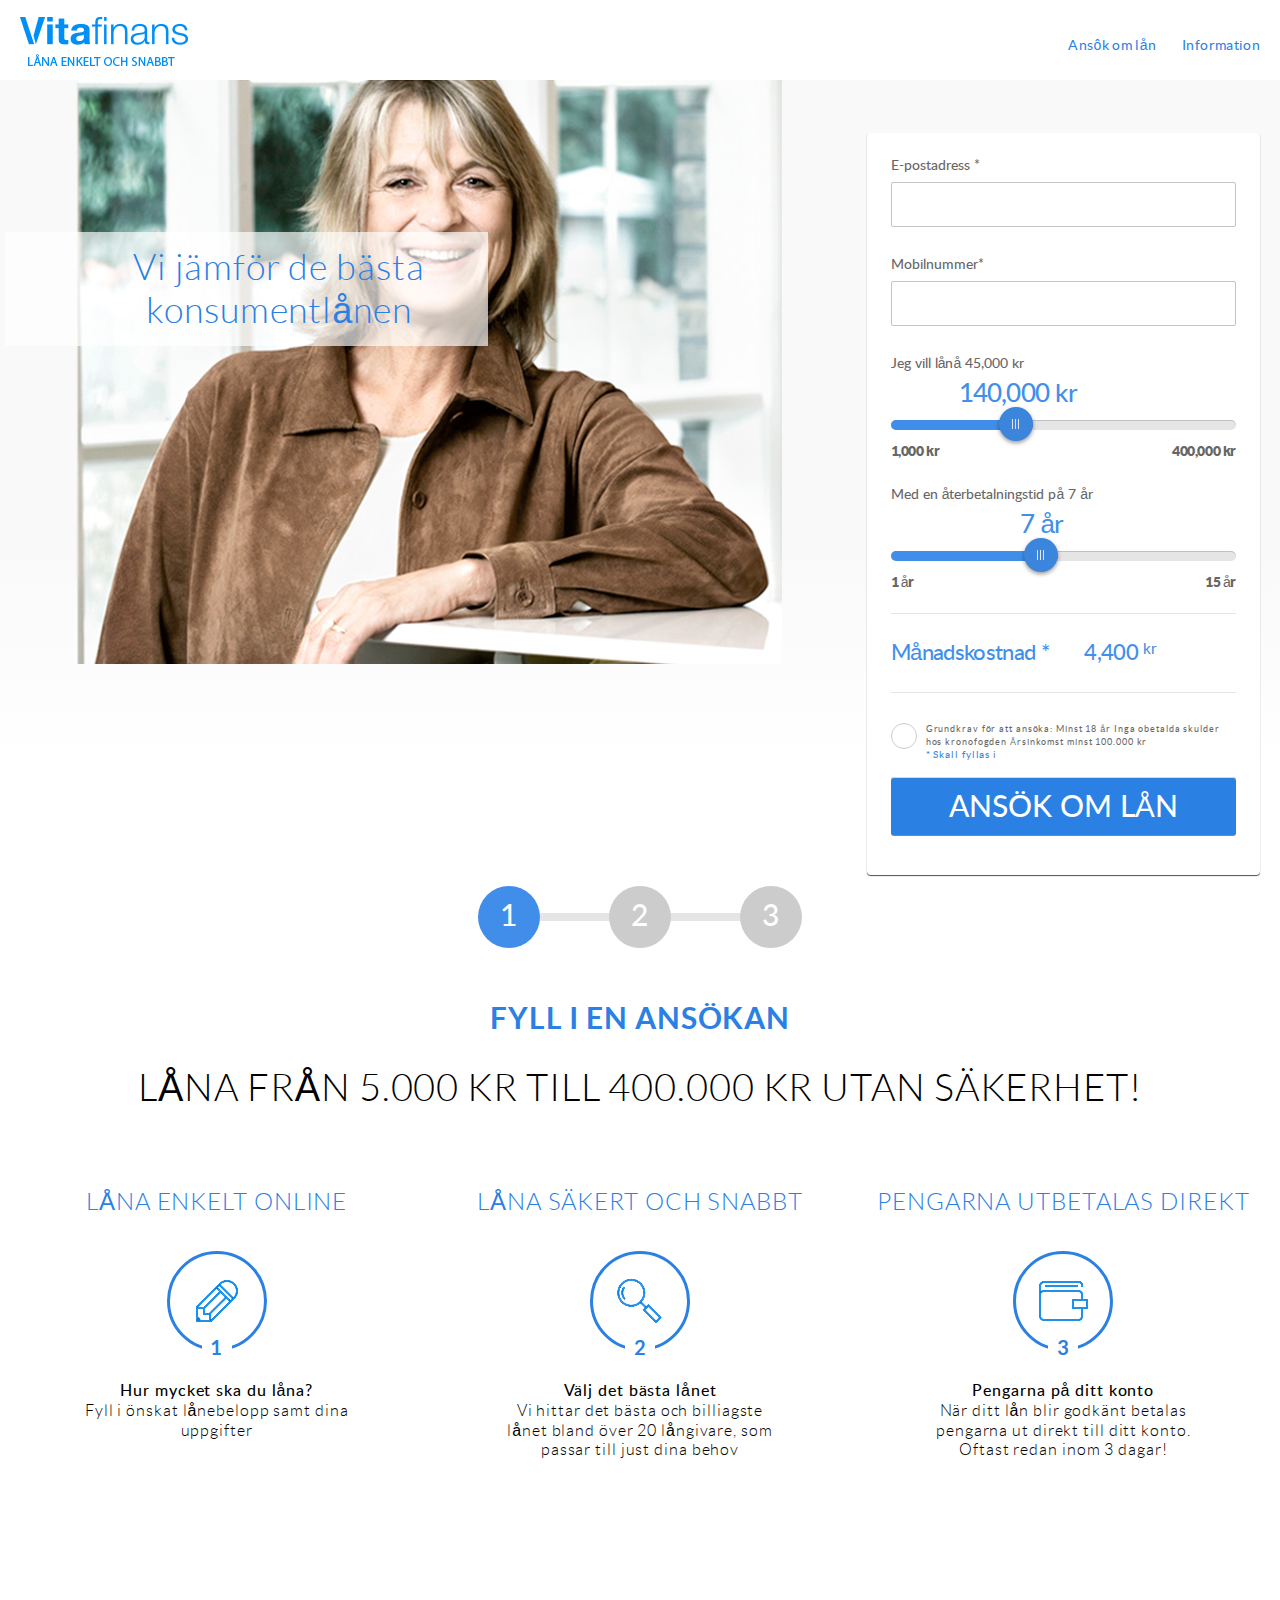
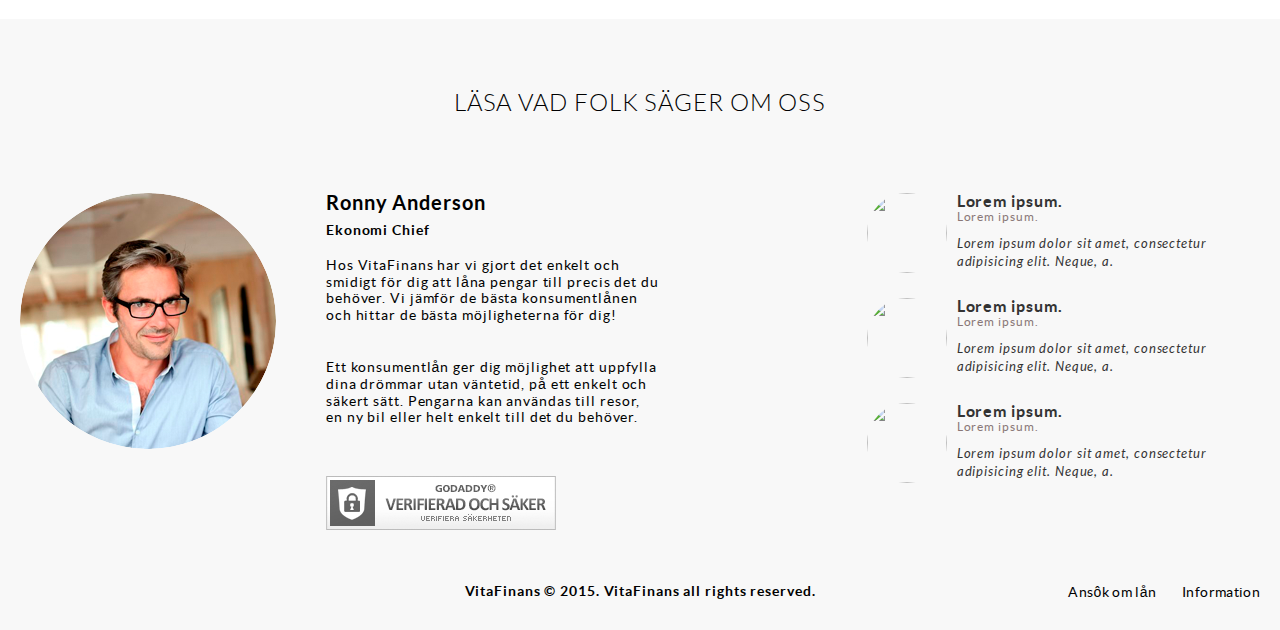
==== site/index.html @ fb5cdd27 "upd" ====
<!doctype html>
<html>
<head>
	<meta charset="utf-8">
	<title>Template</title>
	<meta name="viewport" content="width=device-width, initial-scale=1">
	<meta name="format-detection" content="telephone=no">
	<!-- theme color for android 5.0 -->
	<meta name="theme-color" content="#fff">
	<!-- <meta name="viewport" content="width=1200"> -->
	<!-- <meta name="viewport" content="initial-scale=1, user-scalable=no"> -->
	<link rel="stylesheet" media="all" href="css/bootstrap.min.css" >
	<link rel="stylesheet" media="all" href="css/screen.css" >
	<!--[if IE]><script src="js/html5shiv.js"></script><![endif]-->
	<script src="js/app.js"></script>
</head>
<body>

	<!-- begin header  -->
	<header class="header">
		<div class="header__inner">
			<a href="#" class="logo">
				<img src="img/logo.png" alt="">
			</a>
			<nav class="nav js-nav">
				<ul>
					<li><a href="#">Ansôk om lån</a></li>
					<li><a href="#">Information</a></li>
				</ul>
			</nav>
			<button class="btn-nav js-nav-btn"></button>
		</div>
	</header>
	<!-- end header -->

<!-- BEGIN  out-->
<div class="out">
	<div class="main">
		<div class="inner">
			<div class="row">
				<div class="col-lg-8 col-md-7 col-xs-12 main__img mob-none">
					<div class="sticker">Vi jämför de bästa konsumentlånen</div>
					<img src="img/main-img.jpg" alt="">
				</div>
				<div class="col-lg-4 col-md-5 col-xs-12">
					<div class="steps__text mob-visible">LÅNA FRÅN 5.000 KR TILL 400.000 KR UTAN SÄKERHET!</div>
					<div class="steps__title mob-visible">FYLL I EN ANSÖKAN</div>
					<div class="form">
						<form>
							<div class="form-group">
								<label for="email">E-postadress *</label>
								<input type="email" class="form-control" id="email">
							</div>
							<div class="form-group">
								<label for="number">Mobilnummer*</label>
								<input type="text" class="form-control" id="number">
							</div>
							<div class="form-ranges">
								<div class="form-range">
									<span class="form-range__label">Jeg vill lånå 45,000 kr</span>
									<div class="range js-range-parent">
										<input class="js-range" type="text" data-slider-min="1" data-slider-max="400" data-slider-step="1" data-slider-value="140" data-text=",000 kr"/>
										<span class="range__min js-range-min" data-value="1">1,000 kr</span>
										<span class="range__max js-range-max" data-value="400">400,000 kr</span>
									</div>
								</div>
								<div class="form-range">
									<span class="form-range__label">Med en återbetalningstid på 7 år</span>
									<div class="range js-range-parent">
										<input class="js-range" type="text" data-slider-min="1" data-slider-max="15" data-slider-step="1" data-slider-value="7" data-text=" år"/>
										<span class="range__min js-range-min" data-value="1">1 år</span>
										<span class="range__max js-range-max" data-value="15">15 år</span>
									</div>
								</div>
							</div>		
							<div class="form-result">
								<span>Månadskostnad *</span>
								<span class="is-price">4,400 <small>kr</small></span>
							</div>	
							<div class="form-agree">
								<label class="radio-btn">
									<input type="radio"> 
									<span></span>
								</label>
								<div class="form-text">
									<p>Grundkrav för att ansöka: Minst 18 år Inga obetalda skulder hos kronofogden Årsinkomst minst 100.000 kr</p>
									<p><a href="#">* Skall fyllas i</a></p>
								</div>
							</div>	
							<button type="submit" class="btn">ANSÖK OM LÅN</button>
						</form>				
					</div>
				</div>
			</div>	
		</div>
	</div>
	<div class="steps">
		<ul class="steps__list mob-none">
			<li class="is-active">1</li>
			<li>2</li>
			<li>3</li>
		</ul>
		<div class="steps__title mob-none">FYLL I EN ANSÖKAN</div>
		<div class="steps__text mob-none">LÅNA FRÅN 5.000 KR TILL 400.000 KR UTAN SÄKERHET!</div>
		<div class="steps__container">
			<div class="row">
				<div class="col-lg-4 col-xs-12 col-md-4 box">
					<span class="box__title">Låna enkelt online</span>
					<span class="box__icon is-pencil"><span>1</span></span>
					<p><b>Hur mycket ska du låna?</b></p>
					<p>Fyll i önskat lånebelopp samt dina uppgifter</p>
				</div>
				<div class="col-lg-4 col-xs-12 col-md-4 box">
					<span class="box__title">Låna säkert och snabbt</span>
					<span class="box__icon is-zoom"><span>2</span></span>
					<p><b>Välj det bästa lånet</b></p>
					<p>Vi hittar det bästa och billiagste lånet bland över 20 långivare, som passar till just dina behov</p>
				</div>
				<div class="col-lg-4 col-xs-12 col-md-4 box">
					<span class="box__title">Pengarna utbetalas direkt</span>
					<span class="box__icon is-card"><span>3</span></span>
					<p><b>Pengarna på ditt konto</b></p>
					<p>När ditt lån blir godkänt betalas pengarna ut direkt till ditt konto. Oftast redan inom 3 dagar!</p>
				</div>
			</div>
		</div>
	</div>
	<div class="bottom mob-none">
		<div class="bottom__container">
			<span class="bottom__title">läsa vad folk säger om oss</span>
			<div class="row">
				<div class="col-lg-8 col-md-7 col-xs-12">
					<div class="info">
						<div class="info__img">
							<img src="img/info.png" alt="">
						</div>
						<div class="info__block">
							<h4 class="info__name">Ronny Anderson</h4>
							<span>Ekonomi Chief</span>
							<div class="info__text">
								<p>Hos VitaFinans har vi gjort det enkelt och smidigt för dig att låna pengar till precis det du behöver. Vi jämför de bästa konsumentlånen och hittar de bästa möjligheterna för dig!</p>
								<p>Ett konsumentlån ger dig möjlighet att uppfylla dina drömmar utan väntetid, på ett enkelt och säkert sätt. Pengarna kan användas till resor, en ny bil eller helt enkelt till det du behöver.</p>
							</div>
							<a href="#" class="info__logo">
								<img src="img/info-logo.png" alt="">
							</a>
						</div>
					</div>
				</div>
				<div class="col-lg-4 col-md-5 col-xs-12">
					<div class="comments">
						<div class="post">
							<div class="post__img">
								<img src="http://placecage.com/100/100" alt="">
							</div>
							<div class="post__block">
								<h4 class="post__name">Lorem ipsum.</h4>
								<small>Lorem ipsum.</small>
								<p>Lorem ipsum dolor sit amet, consectetur adipisicing elit. Neque, a.</p>
							</div>
						</div>
						<div class="post">
							<div class="post__img">
								<img src="http://placecage.com/100/100" alt="">
							</div>
							<div class="post__block">
								<h4 class="post__name">Lorem ipsum.</h4>
								<small>Lorem ipsum.</small>
								<p>Lorem ipsum dolor sit amet, consectetur adipisicing elit. Neque, a.</p>
							</div>
						</div>
						<div class="post">
							<div class="post__img">
								<img src="http://placecage.com/100/100" alt="">
							</div>
							<div class="post__block">
								<h4 class="post__name">Lorem ipsum.</h4>
								<small>Lorem ipsum.</small>
								<p>Lorem ipsum dolor sit amet, consectetur adipisicing elit. Neque, a.</p>
							</div>
						</div>
					</div>
				</div>
			</div>		
		</div>
	</div>
	<!-- begin footer  -->
	<footer class="footer mob-none">
		<div class="footer__inner">
			<nav class="nav">
				<ul>
					<li><a href="#">Ansôk om lån</a></li>
					<li><a href="#">Information</a></li>
				</ul>
			</nav>
			<div class="footer__copy">VitaFinans © 2015. VitaFinans all rights reserved.</div>
		</div>
	</footer>
	<!-- end footer -->

</div>
<!-- END out-->
</body>
</html>
---- site/css/screen.css ----
@charset "UTF-8";
html, body, div, span, applet, object, iframe, h1, h2, h3, h4, h5, h6, p, blockquote, pre, a, abbr, acronym, address, big, cite, code, del, dfn, em, img, ins, kbd, q, s, samp, small, strike, strong, sub, sup, tt, var, b, u, i, center, dl, dt, dd, ol, ul, li, fieldset, form, label, legend, table, caption, tbody, tfoot, thead, tr, th, td, article, aside, canvas, details, embed, figure, figcaption, footer, header, hgroup, menu, nav, output, ruby, section, summary, time, mark, audio, video { margin: 0; padding: 0; border: 0; vertical-align: baseline; }

body, html { height: 100%; }

img, fieldset, a img { border: none; }

input[type="text"], input[type="email"], input[type="tel"], textarea { -webkit-appearance: none; }

input[type="submit"], button { cursor: pointer; }
input[type="submit"]::-moz-focus-inner, button::-moz-focus-inner { padding: 0; border: 0; }

textarea { overflow: auto; }

input, button { margin: 0; padding: 0; border: 0; }

div, input, textarea, select, button, h1, h2, h3, h4, h5, h6, a, span, a:focus { outline: none; }

ul, ol { list-style-type: none; }

@media only screen and (min-device-width: 320px) and (max-device-width: 480px) { * { -webkit-text-size-adjust: none; } }
table { border-spacing: 0; border-collapse: collapse; width: 100%; }

@font-face { font-family: "Lato Light"; src: url("fonts/lato-light.eot"); src: url("fonts/lato-light.eot?#iefix") format("embedded-opentype"), url("fonts/lato-light.woff2") format("woff2"), url("fonts/lato-light.woff") format("woff"), url("fonts/lato-light.ttf") format("truetype"); font-weight: normal; font-style: normal; }
@font-face { font-family: "Lato Regular"; src: url("fonts/lato-regular.eot"); src: url("fonts/lato-regular.eot?#iefix") format("embedded-opentype"), url("fonts/lato-regular.woff2") format("woff2"), url("fonts/lato-regular.woff") format("woff"), url("fonts/lato-regular.ttf") format("truetype"); font-weight: normal; font-style: normal; }
@font-face { font-family: "Lato Italic"; src: url("fonts/lato-italic.eot"); src: url("fonts/lato-italic.eot?#iefix") format("embedded-opentype"), url("fonts/lato-italic.woff2") format("woff2"), url("fonts/lato-italic.woff") format("woff"), url("fonts/lato-italic.ttf") format("truetype"); font-weight: normal; font-style: normal; }
@font-face { font-family: "Lato Medium"; src: url("fonts/lato-medium.eot"); src: url("fonts/lato-medium.eot?#iefix") format("embedded-opentype"), url("fonts/lato-medium.woff2") format("woff2"), url("fonts/lato-medium.woff") format("woff"), url("fonts/lato-medium.ttf") format("truetype"); font-weight: normal; font-style: normal; }
@font-face { font-family: "Lato Bold"; src: url("fonts/lato-bold.eot"); src: url("fonts/lato-bold.eot?#iefix") format("embedded-opentype"), url("fonts/lato-bold.woff2") format("woff2"), url("fonts/lato-bold.woff") format("woff"), url("fonts/lato-bold.ttf") format("truetype"); font-weight: normal; font-style: normal; }
@font-face { font-family: "Lato Black"; src: url("fonts/lato-black.eot"); src: url("fonts/lato-black.eot?#iefix") format("embedded-opentype"), url("fonts/lato-black.woff2") format("woff2"), url("fonts/lato-black.woff") format("woff"), url("fonts/lato-black.ttf") format("truetype"); font-weight: normal; font-style: normal; }
body { font-family: "Lato Regular", Arial, sans-serif; font-size: 12px; line-height: 1.2; letter-spacing: 0.075em; }

h1, h2, h3, h4, h5, h6, b, strong, em, i, th, label { font-weight: normal; }

a { text-decoration: none; }
a:hover { text-decoration: none; }

.icon-card { width: 49px; height: 40px; background-image: url("../img/icons.png"); background-position: -49px 0px; }

.icon-codedby { width: 47px; height: 5px; background-image: url("../img/icons.png"); background-position: -46px -58px; }

.icon-coderiver { width: 49px; height: 5px; background-image: url("../img/icons.png"); background-position: -46px -49px; }

.icon-pencil { width: 42px; height: 42px; background-image: url("../img/icons.png"); background-position: 0px -49px; }

.icon-zoom { width: 45px; height: 45px; background-image: url("../img/icons.png"); background-position: 0px 0px; }

@font-face { font-family: "svgfont"; src: url("fonts/svgfont.eot"); src: url("fonts/svgfont.eot?#iefix") format("eot"), url("fonts/svgfont.woff") format("woff"), url("fonts/svgfont.woff2") format("woff2"), url("fonts/svgfont.ttf") format("truetype"); font-weight: normal; font-style: normal; }
.icon, [class^="icon-"], [class*=" icon-"] { font-family: "svgfont"; font-style: normal; font-weight: normal; text-rendering: auto; speak: none; line-height: 1; -webkit-font-smoothing: antialiased; -moz-osx-font-smoothing: grayscale; }

.icon, [class^="icon-"], [class*=" icon-"] { display: inline-block; }

.icon-lines:before { content: ""; }

.l { *zoom: 1; }
.l:after { content: " "; display: table; clear: both; }
.l .l-col1 { float: left; width: 20%; }
.l .l-col2 { float: right; width: 70%; }

.range { padding: 40px 0 10px; position: relative; *zoom: 1; }
.range:after { content: " "; display: table; clear: both; }
.range__min, .range__max { color: #666; font-family: "Lato Black", Arial, sans-serif; font-size: 14px; line-height: 42px; letter-spacing: -0.03em; }
@media only screen and (max-width: 991px) { .range__min, .range__max { font-size: 10px; } }
.range__min { float: left; }
.range__max { float: right; }

.slider { display: block; position: relative; }
.slider.slider-horizontal { margin: 0 17px; height: 10px; }
@media only screen and (max-width: 991px) { .slider.slider-horizontal { height: 7px; margin: 0 11px; } }
.slider.slider-horizontal .slider-track { height: 10px; width: 100%; margin-top: -5px; top: 50%; left: 0; }
.slider.slider-horizontal .slider-selection, .slider.slider-horizontal .slider-track-low, .slider.slider-horizontal .slider-track-high { height: 100%; top: 0; bottom: 0; }
.slider.slider-horizontal .slider-tick.triangle, .slider.slider-horizontal .slider-handle.triangle { border-width: 0 10px 10px 10px; width: 0; height: 0; border-bottom-color: #0480be; margin-top: 0; }
.slider.slider-horizontal .slider-tick-label-container { white-space: nowrap; margin-top: 20px; }
.slider.slider-horizontal .slider-tick-label-container .slider-tick-label { padding-top: 4px; display: inline-block; text-align: center; }
.slider.slider-vertical { height: 210px; width: 20px; }
.slider.slider-vertical .slider-track { width: 10px; height: 100%; margin-left: -5px; left: 50%; top: 0; }
.slider.slider-vertical .slider-selection { width: 100%; left: 0; top: 0; bottom: 0; }
.slider.slider-vertical .slider-track-low, .slider.slider-vertical .slider-track-high { width: 100%; left: 0; right: 0; }
.slider.slider-vertical .slider-tick, .slider.slider-vertical .slider-handle { margin-left: -5px; margin-top: -10px; }
.slider.slider-vertical .slider-tick.triangle, .slider.slider-vertical .slider-handle.triangle { border-width: 10px 0 10px 10px; width: 1px; height: 1px; border-left-color: #0480be; margin-left: 0; }
.slider.slider-disabled .slider-handle { background-image: linear-gradient(to bottom, #dfdfdf 0%, #bebebe 100%); background-repeat: repeat-x; filter: progid:DXImageTransform.Microsoft.gradient(startColorstr='#ffdfdfdf', endColorstr='#ffbebebe', GradientType=0); }
.slider.slider-disabled .slider-track { background-image: linear-gradient(to bottom, #e5e5e5 0%, #e9e9e9 100%); background-repeat: repeat-x; filter: progid:DXImageTransform.Microsoft.gradient(startColorstr='#ffe5e5e5', endColorstr='#ffe9e9e9', GradientType=0); cursor: not-allowed; }
.slider input { display: none; }
.slider .tooltip.top { bottom: 100%; }
.slider .tooltip-inner { white-space: nowrap; }
.slider .hide { display: none; }

.tooltip.in { opacity: 1; filter: alpha(opacity=100); }

.tooltip-inner { background: none; font-family: "Lato Medium", Arial, sans-serif; color: #418fea; font-size: 26px; line-height: 42px; letter-spacing: -0.03em; padding: 0; }
@media only screen and (max-width: 991px) { .tooltip-inner { font-size: 18px; } }

.tooltip-arrow { display: none; }

.slider-track { position: absolute; cursor: pointer; }
.slider-track:before { content: ""; position: absolute; bottom: 0; top: 0; left: -17px; right: -17px; background-color: #e5e5e5; box-shadow: inset 0 1px 0 rgba(0, 0, 0, 0.16); border-radius: 5px; }
@media only screen and (max-width: 991px) { .slider-track:before { left: -11px; right: -11px; } }

.slider-selection { position: absolute; height: 10px; }
.slider-selection:before { content: ""; position: absolute; top: 0; bottom: 0; left: -17px; right: -17px; border-radius: 5px; background-color: #418eea; }
@media only screen and (max-width: 991px) { .slider-selection:before { left: -11px; right: -11px; } }

.slider-track-low, .slider-track-high { position: absolute; background: transparent; box-sizing: border-box; border-radius: 4px; }

.slider-handle { position: absolute; z-index: 2; cursor: default; -ms-touch-action: none; touch-action: none; width: 34px; height: 34px; background-color: #3b85dd; box-shadow: 0 2px 4px rgba(0, 0, 0, 0.4); border-radius: 50%; cursor: pointer; margin-left: -17px; margin-top: -13px; }
@media only screen and (max-width: 991px) { .slider-handle { width: 22px; height: 22px; margin: -6px 0 0 -11px; } }
.slider-handle:after { position: absolute; top: 50%; left: 50%; width: 7px; height: 10px; background: url(../img/lines.svg) no-repeat center center; background-size: contain; content: ""; margin: -5px 0 0 -4px; }
@media only screen and (max-width: 991px) { .slider-handle:after { width: 5px; height: 7px; margin: -4px 0 0 -3px; } }

.slider-tick { position: absolute; width: 20px; height: 20px; background-image: linear-gradient(to bottom, #f9f9f9 0%, #f5f5f5 100%); background-repeat: repeat-x; filter: progid:DXImageTransform.Microsoft.gradient(startColorstr='#fff9f9f9', endColorstr='#fff5f5f5', GradientType=0); box-shadow: inset 0 -1px 0 rgba(0, 0, 0, 0.15); box-sizing: border-box; -webkit-filter: none; filter: none; opacity: 0.8; border: 0px solid transparent; }

.out { overflow: hidden; min-width: 320px; }

@media only screen and (max-width: 991px) { .header { border-bottom: 2px solid #2b80e4; } }
.header__inner { padding: 17px 20px 14px; max-width: 1400px; margin: 0 auto; *zoom: 1; position: relative; }
.header__inner:after { content: " "; display: table; clear: both; }
@media only screen and (max-width: 640px) { .header__inner { padding: 17px 15px 14px; } }

.logo { float: left; width: 168px; font-size: 0; }
@media only screen and (max-width: 991px) { .logo { width: 84px; } }
.logo img { width: 100%; }

.nav { font-size: 0; padding: 20px 0 0; float: right; }
@media only screen and (max-width: 640px) { .nav.is-active { visibility: visible; opacity: 1; } }
@media only screen and (max-width: 640px) { .nav.is-active a { padding: 10px; } }
@media only screen and (max-width: 991px) { .nav { padding: 5px 0 0; } }
@media only screen and (max-width: 640px) { .nav { position: absolute; float: none; top: 100%; left: 0; right: 0; background: #fff; padding: 0; z-index: 200; margin: 2px 0 0; opacity: 0; visibility: hidden; transition: all 0.3s; } }
.nav li { display: inline-block; vertical-align: top; margin: 0 0 0 25px; }
@media only screen and (max-width: 640px) { .nav li { margin: 0; display: block; } }
.nav a { color: #2b80e4; font-size: 14px; transition: color 0.25s; letter-spacing: 0.025em; }
@media only screen and (max-width: 640px) { .nav a { display: block; text-align: center; transition: all 0.3s; } }
.nav a:hover { color: black; }

.btn-nav { border-top: 2px solid #2b80e4; border-bottom: 2px solid #2b80e4; background: #fff; height: 10px; position: absolute; top: 20px; right: 15px; width: 22px; display: none; }
@media only screen and (max-width: 640px) { .btn-nav { display: block; } }
.btn-nav:before { content: ""; position: absolute; top: 50%; left: 0; right: 0; margin-top: -1px; border-top: 2px solid #2b80e4; }

.main { background: #f8f9f8; background: linear-gradient(180deg, #f8f9f8 59%, white 86%); }
.main__img { text-align: center; }
.main__img img { max-width: 100%; }

.inner { max-width: 1400px; padding: 0 20px 0; margin: 0 auto; position: relative; *zoom: 1; }
.inner:after { content: " "; display: table; clear: both; }
@media only screen and (max-width: 991px) { .inner { max-width: 320px; padding: 35px 0 0; } }

.sticker { position: absolute; top: 152px; left: -135px; width: 483px; font-family: "Lato Light", Arial, sans-serif; color: #2b80e4; font-size: 36px; text-transform: uppercas; padding: 14px 0 14px 65px; background: rgba(255, 255, 255, 0.67); }
@media only screen and (max-width: 1600px) { .sticker { left: 0; } }

.form { float: right; max-width: 425px; width: 100%; background-color: white; border-radius: 4px; box-shadow: 0 1px 1px rgba(0, 0, 0, 0.7); padding: 20px 24px 40px; margin: 53px 0 0; position: relative; }
@media only screen and (max-width: 991px) { .form { float: none; margin: 0 auto 50px; box-shadow: 0 0 0 1px #e5e5e5; border-radius: 0; } }
.form:before { content: ""; position: absolute; bottom: -1px; left: -1px; right: -1px; height: 3px; background-color: #2b80e4; display: none; }
@media only screen and (max-width: 991px) { .form:before { display: block; } }

.form-group { margin-bottom: 25px; }
.form-group label { font-family: "Lato Medium", Arial, sans-serif; color: #666; font-size: 14px; line-height: 26px; margin-bottom: 3px; display: block; letter-spacing: 0; }
@media only screen and (max-width: 991px) { .form-group label { font-size: 12px; line-height: 1.5; margin-bottom: 5px; } }

.form-range__label { font-family: "Lato Medium", Arial, sans-serif; color: #666; font-size: 14px; line-height: 26px; margin-bottom: 3px; display: block; letter-spacing: 0; }
@media only screen and (max-width: 991px) { .form-range__label { font-size: 12px; line-height: 1.5; margin-bottom: 5px; } }

.form-control { font-family: "Lato Medium", Arial, sans-serif; color: #333; font-size: 16px; background-color: white; border: 1px solid #c4c4c4; border-radius: 2px; padding: 11px 8px 10px; height: 45px; box-shadow: none; }
@media only screen and (max-width: 991px) { .form-control { padding: 6px 5px 5px; height: 30px; font-size: 12px; } }
.form-control:focus { border-color: #418fea; box-shadow: 0 0 5px rgba(65, 143, 234, 0.23); }

.form-result { border-top: 1px solid rgba(204, 204, 204, 0.5); border-bottom: 1px solid rgba(204, 204, 204, 0.5); color: #418fea; font-family: "Lato Medium", Arial, sans-serif; font-size: 22px; line-height: 1; letter-spacing: -0.03em; padding: 28px 0; }
@media only screen and (max-width: 991px) { .form-result { margin: 0 -24px; padding: 24px; font-size: 15px; } }
.form-result span, .form-result small { display: inline-block; vertical-align: top; }
.form-result small { font-size: 70%; }
.form-result .is-price { margin-left: 30px; }

.form-agree { padding: 30px 0 15px; *zoom: 1; }
.form-agree:after { content: " "; display: table; clear: both; }
.form-agree .radio-btn { float: left; margin: 0 9px 9px 0; }
.form-agree .form-text { overflow: hidden; }

.form-text p { color: #666; font-size: 9px; line-height: 1.4; }
.form-text a { color: #3b85dd; font-size: 10px; }

.btn { width: 100%; background-color: #2b80e4; border: none; outline: none !important; border-radius: 3px; box-shadow: 0 1px 0 rgba(0, 0, 0, 0.48), inset 0 1px 0 rgba(255, 255, 255, 0.72); color: white; font-family: "Lato Medium", Arial, sans-serif; font-size: 30px; line-height: 1; padding: 16px 15px 12px; position: relativ; }
@media only screen and (max-width: 991px) { .btn { font-size: 20px; padding: 11px 15px 9px; } }
.btn:active, .btn:focus, .btn:hover { box-shadow: 0 1px 0 rgba(0, 0, 0, 0.48), inset 0 1px 0 rgba(255, 255, 255, 0.72); color: white; }
.btn:active { top: 1px; }

.radio-btn { position: relative; display: inline-block; vertical-align: top; width: 26px; height: 26px; cursor: pointer; }
@media only screen and (max-width: 991px) { .radio-btn { width: 18px; height: 18px; } }
.radio-btn input { display: none; }
.radio-btn input:checked + span:after { -ms-transform: scale(1); -webkit-transform: scale(1); transform: scale(1); }
.radio-btn span:before, .radio-btn span:after { content: ""; position: absolute; top: 50%; left: 50%; border-radius: 50%; }
.radio-btn span:before { background-color: white; border: 1px solid #ccc; width: 26px; height: 26px; margin: -13px 0 0 -13px; }
@media only screen and (max-width: 991px) { .radio-btn span:before { width: 18px; height: 18px; margin: -9px 0 0 -9px; } }
.radio-btn span:after { width: 12px; height: 12px; background-color: #418fea; margin: -6px 0 0 -6px; -ms-transform: scale(0); -webkit-transform: scale(0); transform: scale(0); transition: all 0.25s; }
@media only screen and (max-width: 991px) { .radio-btn span:after { width: 8px; height: 8px; margin: -4px 0 0 -4px; } }

.steps { max-width: 1400px; padding: 0 20px 140px; margin: 0 auto; text-align: center; }
@media only screen and (max-width: 991px) { .steps { padding: 0 20px 30px; } }
.steps__list { font-size: 0; position: relative; display: inline-block; margin-bottom: 40px; }
.steps__list:before { content: ""; position: absolute; left: 50px; right: 50px; top: 50%; margin: -4px 0 0; height: 8px; opacity: 0.5; background-color: #ccc; }
.steps__list li { display: inline-block; vertical-align: top; color: white; font-family: "Lato Medium", Arial, sans-serif; font-size: 30px; line-height: 30px; width: 62px; height: 62px; line-height: 62px; text-align: center; border-radius: 50%; background-color: #ccc; margin: 0 34px; position: relative; z-index: 2; }
.steps__list li.is-active { background-color: #418eea; }
.steps__title { display: block; font-family: "Lato Bold", Arial, sans-serif; color: #2b80e4; font-size: 30px; line-height: 60px; margin-bottom: 10px; }
@media only screen and (max-width: 991px) { .steps__title { font-size: 18px; line-height: 1.2; color: #0f82e8; margin-bottom: 20px; text-align: center; } }
.steps__text { display: block; font-family: "Lato Light", Arial, sans-serif; color: black; font-size: 38px; line-height: 60px; margin-bottom: 70px; }
@media only screen and (max-width: 991px) { .steps__text { font-size: 18px; color: #666; line-height: 1.2; margin-bottom: 20px; padding: 0 25px; } }

.box { margin-bottom: 20px; }
.box__title { display: block; font-family: "Lato Light", Arial, sans-serif; color: #2b80e4; font-size: 24px; text-transform: uppercase; margin-bottom: 7px; min-height: 56px; }
@media only screen and (max-width: 991px) { .box__title { font-size: 19px; line-height: 1; min-height: 0; margin-bottom: 25px; } }
.box__icon { width: 100px; height: 100px; border: 3px solid #2b80e4; border-radius: 50%; position: relative; display: block; margin: 0 auto 30px; }
.box__icon.is-pencil:before { background-image: url("../img/icons.png"); width: 42px; height: 42px; background-position: 0px -49px; margin: -21px 0 0 -21px; }
.box__icon.is-zoom:before { background-image: url("../img/icons.png"); width: 45px; height: 45px; background-position: 0px 0px; margin: -23px 0 0 -23px; }
.box__icon.is-card:before { background-image: url("../img/icons.png"); width: 49px; height: 40px; background-position: -49px 0px; margin: -20px 0 0 -24px; }
.box__icon:before { content: ""; position: absolute; top: 50%; left: 50%; }
.box__icon span { position: absolute; top: 100%; left: 50%; margin: -10px 0 0 -15px; font-family: "Lato Bold", Arial, sans-serif; color: #2b80e4; font-size: 20px; line-height: 20px; width: 30px; background: #fff; }
.box p { color: black; font-family: "Lato Light", Arial, sans-serif; font-size: 16px; max-width: 270px; margin: 0 auto; }
@media only screen and (max-width: 991px) { .box p { font-size: 15px; max-width: 190px; } }
.box p b { font-family: "Lato Medium", Arial, sans-serif; }

.bottom { background: #f8f8f8; }
.bottom__container { max-width: 1400px; padding: 70px 20px 20px; margin: 0 auto; }
.bottom__title { color: black; font-family: "Lato Light", Arial, sans-serif; font-size: 24px; text-transform: uppercase; text-align: center; display: block; margin-bottom: 75px; }

.info { *zoom: 1; max-width: 639px; }
.info:after { content: " "; display: table; clear: both; }
.info__img { float: left; width: 256px; height: 256px; margin-right: 50px; }
.info__img img { width: 100%; height: 100%; border-radius: 50%; }
.info__block { overflow: hidden; }
.info__name { font-size: 20px; margin-bottom: 10px; }
.info__name, .info span { font-family: "Lato Bold", Arial, sans-serif; line-height: 1; color: black; }
.info span { font-size: 14px; display: block; }
.info__text { padding: 20px 0 15px; }
.info p { font-size: 14px; color: black; line-height: 1.2; margin-bottom: 35px; }

.post { *zoom: 1; margin-bottom: 25px; }
.post:after { content: " "; display: table; clear: both; }
.post__img { width: 80px; height: 80px; float: left; margin: 0 10px 0 0; }
.post__img img { width: 100%; height: 100%; border-radius: 50%; }
.post__name { font-size: 16px; font-family: "Lato Bold", Arial, sans-serif; }
.post small { color: #897777; font-size: 12px; margin-bottom: 10px; display: block; }
.post p { font-size: 13px; font-family: "Lato Italic", Arial, sans-serif; line-height: 1.4; }

.footer { background: #f8f8f8; }
.footer__inner { max-width: 1400px; margin: 0 auto; padding: 30px 20px 30px; *zoom: 1; }
.footer__inner:after { content: " "; display: table; clear: both; }
.footer .nav { float: right; padding: 0; }
.footer .nav li a { color: black; }
.footer__copy { text-align: center; color: black; font-family: "Lato Bold", Arial, sans-serif; font-size: 14px; line-height: 1; padding: 0 240px; }

@media only screen and (max-width: 991px) { .mob-none { display: none; } }

.mob-visible { display: none; }
@media only screen and (max-width: 991px) { .mob-visible { display: block; } }



/*# sourceMappingURL=screen.css.map */
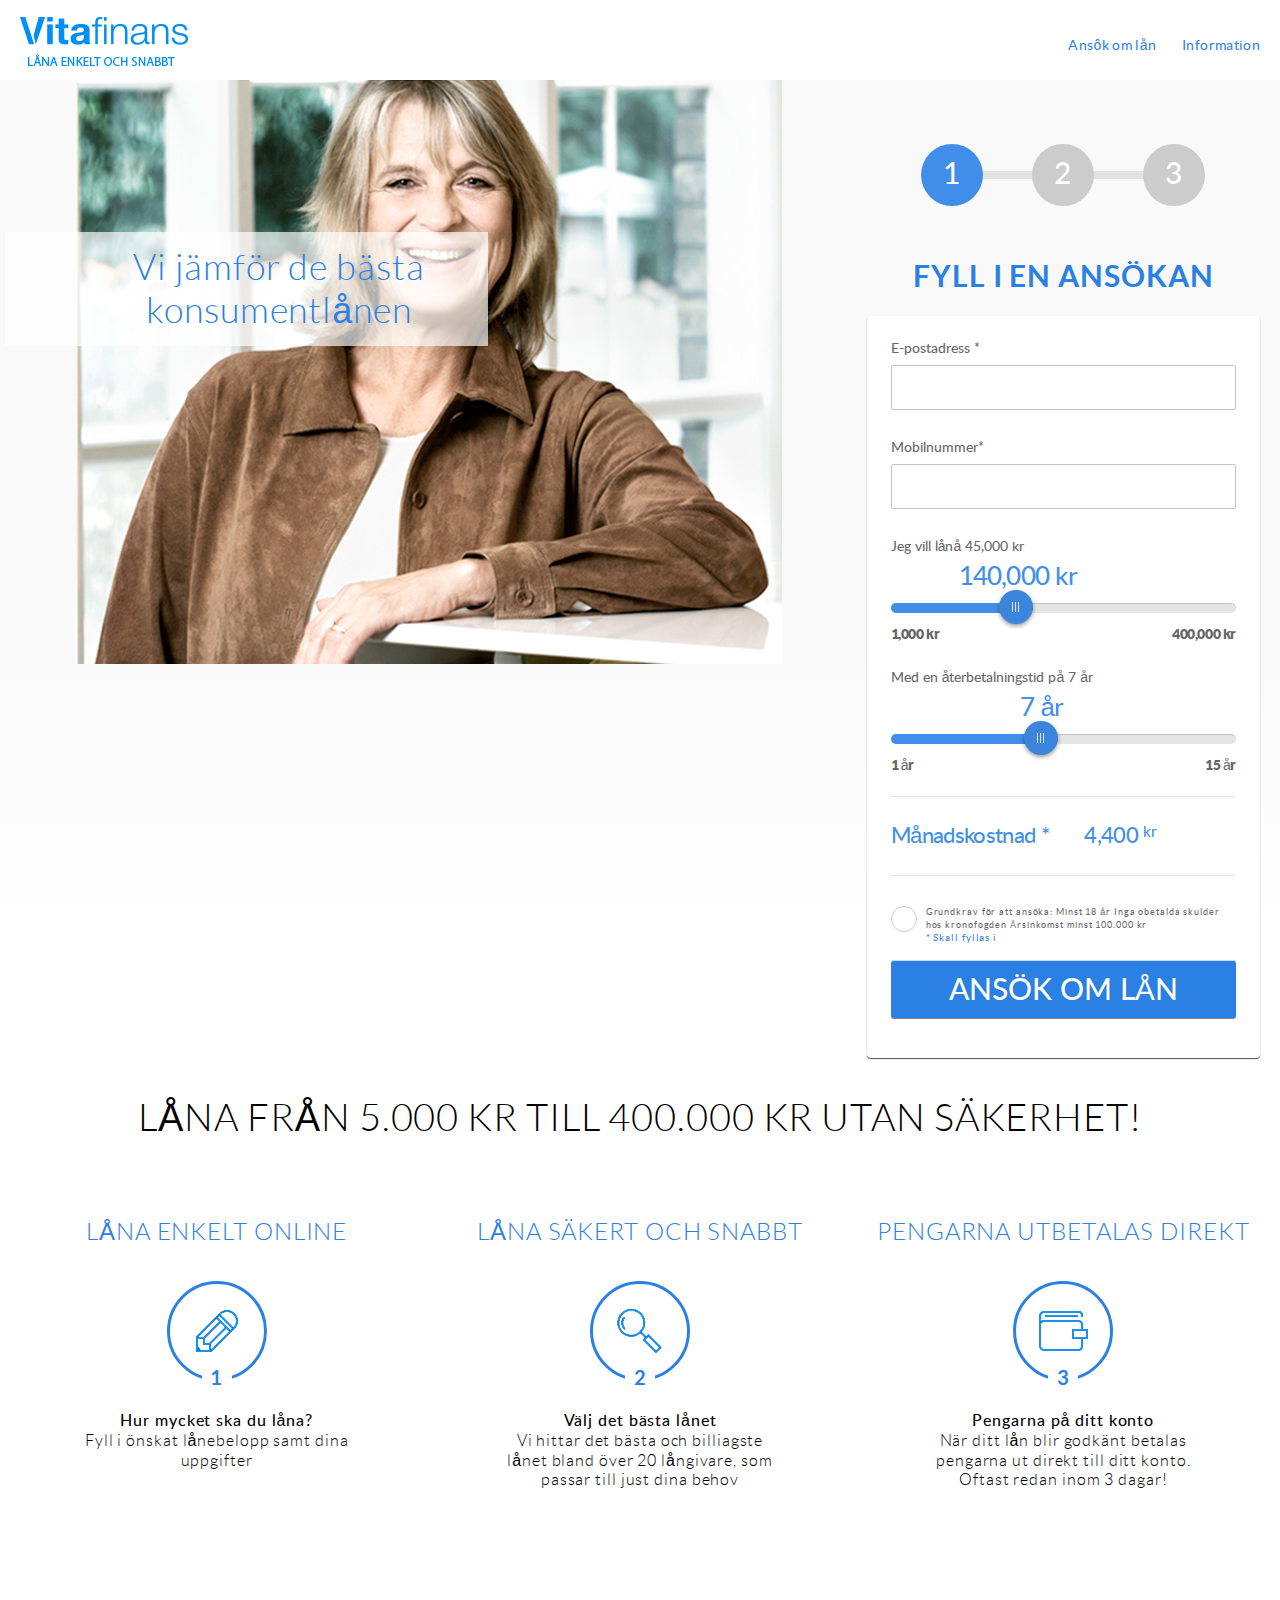
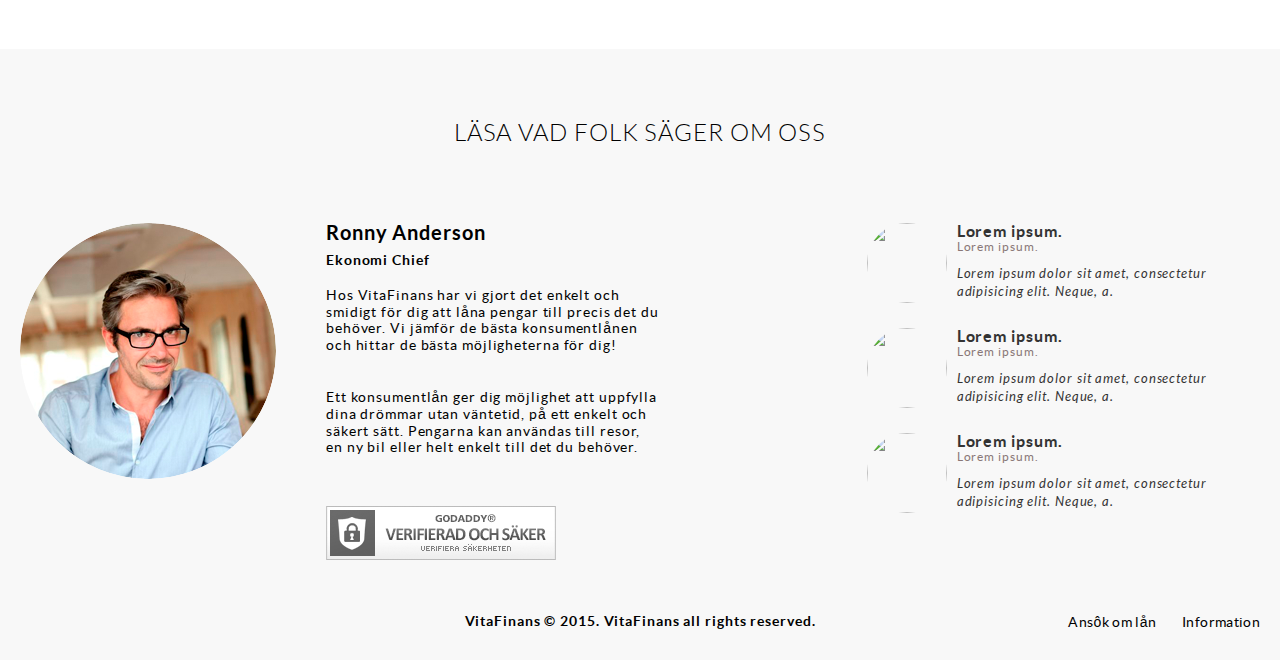
==== commit fc078941: "upd" ====
--- a/site/index.html
+++ b/site/index.html
@@ -42,9 +42,17 @@
 					<div class="sticker">Vi jämför de bästa konsumentlånen</div>
 					<img src="img/main-img.jpg" alt="">
 				</div>
-				<div class="col-lg-4 col-md-5 col-xs-12">
-					<div class="steps__text mob-visible">LÅNA FRÅN 5.000 KR TILL 400.000 KR UTAN SÄKERHET!</div>
-					<div class="steps__title mob-visible">FYLL I EN ANSÖKAN</div>
+				<div class="col-lg-4 col-md-5 col-xs-12 col-form">
+					<div class="col-form__top">
+						<div class="steps__text mob-visible">LÅNA FRÅN 5.000 KR TILL 400.000 KR UTAN SÄKERHET!</div>
+						<div class="steps__title mob-visible">FYLL I EN ANSÖKAN</div>
+						<ul class="steps__list mob-none">
+							<li class="is-active">1</li>
+							<li>2</li>
+							<li>3</li>
+						</ul>
+						<div class="steps__title mob-none">FYLL I EN ANSÖKAN</div>
+					</div>				
 					<div class="form">
 						<form>
 							<div class="form-group">
@@ -79,7 +87,7 @@
 							</div>	
 							<div class="form-agree">
 								<label class="radio-btn">
-									<input type="radio"> 
+									<input type="checkbox"> 
 									<span></span>
 								</label>
 								<div class="form-text">
@@ -95,12 +103,6 @@
 		</div>
 	</div>
 	<div class="steps">
-		<ul class="steps__list mob-none">
-			<li class="is-active">1</li>
-			<li>2</li>
-			<li>3</li>
-		</ul>
-		<div class="steps__title mob-none">FYLL I EN ANSÖKAN</div>
 		<div class="steps__text mob-none">LÅNA FRÅN 5.000 KR TILL 400.000 KR UTAN SÄKERHET!</div>
 		<div class="steps__container">
 			<div class="row">
--- a/site/css/screen.css
+++ b/site/css/screen.css
@@ -145,7 +145,10 @@
 .sticker { position: absolute; top: 152px; left: -135px; width: 483px; font-family: "Lato Light", Arial, sans-serif; color: #2b80e4; font-size: 36px; text-transform: uppercas; padding: 14px 0 14px 65px; background: rgba(255, 255, 255, 0.67); }
 @media only screen and (max-width: 1600px) { .sticker { left: 0; } }
 
-.form { float: right; max-width: 425px; width: 100%; background-color: white; border-radius: 4px; box-shadow: 0 1px 1px rgba(0, 0, 0, 0.7); padding: 20px 24px 40px; margin: 53px 0 0; position: relative; }
+.col-form { margin-top: 53px; }
+.col-form__top { text-align: center; }
+
+.form { float: right; max-width: 425px; width: 100%; background-color: white; border-radius: 4px; box-shadow: 0 1px 1px rgba(0, 0, 0, 0.7); padding: 20px 24px 40px; margin: 0 0 0; position: relative; }
 @media only screen and (max-width: 991px) { .form { float: none; margin: 0 auto 50px; box-shadow: 0 0 0 1px #e5e5e5; border-radius: 0; } }
 .form:before { content: ""; position: absolute; bottom: -1px; left: -1px; right: -1px; height: 3px; background-color: #2b80e4; display: none; }
 @media only screen and (max-width: 991px) { .form:before { display: block; } }
@@ -180,7 +183,7 @@
 .btn:active, .btn:focus, .btn:hover { box-shadow: 0 1px 0 rgba(0, 0, 0, 0.48), inset 0 1px 0 rgba(255, 255, 255, 0.72); color: white; }
 .btn:active { top: 1px; }
 
-.radio-btn { position: relative; display: inline-block; vertical-align: top; width: 26px; height: 26px; cursor: pointer; }
+.radio-btn { position: relative; display: inline-block; vertical-align: top; width: 26px; height: 26px; cursor: pointer; -webkit-user-select: none; -moz-user-select: none; -ms-user-select: none; user-select: none; }
 @media only screen and (max-width: 991px) { .radio-btn { width: 18px; height: 18px; } }
 .radio-btn input { display: none; }
 .radio-btn input:checked + span:after { -ms-transform: scale(1); -webkit-transform: scale(1); transform: scale(1); }
@@ -190,11 +193,11 @@
 .radio-btn span:after { width: 12px; height: 12px; background-color: #418fea; margin: -6px 0 0 -6px; -ms-transform: scale(0); -webkit-transform: scale(0); transform: scale(0); transition: all 0.25s; }
 @media only screen and (max-width: 991px) { .radio-btn span:after { width: 8px; height: 8px; margin: -4px 0 0 -4px; } }
 
-.steps { max-width: 1400px; padding: 0 20px 140px; margin: 0 auto; text-align: center; }
+.steps { max-width: 1400px; padding: 30px 20px 140px; margin: 0 auto; text-align: center; }
 @media only screen and (max-width: 991px) { .steps { padding: 0 20px 30px; } }
 .steps__list { font-size: 0; position: relative; display: inline-block; margin-bottom: 40px; }
 .steps__list:before { content: ""; position: absolute; left: 50px; right: 50px; top: 50%; margin: -4px 0 0; height: 8px; opacity: 0.5; background-color: #ccc; }
-.steps__list li { display: inline-block; vertical-align: top; color: white; font-family: "Lato Medium", Arial, sans-serif; font-size: 30px; line-height: 30px; width: 62px; height: 62px; line-height: 62px; text-align: center; border-radius: 50%; background-color: #ccc; margin: 0 34px; position: relative; z-index: 2; }
+.steps__list li { display: inline-block; vertical-align: top; color: white; font-family: "Lato Medium", Arial, sans-serif; font-size: 30px; line-height: 30px; width: 62px; height: 62px; line-height: 62px; text-align: center; border-radius: 50%; background-color: #ccc; margin: 0 24px; position: relative; z-index: 2; }
 .steps__list li.is-active { background-color: #418eea; }
 .steps__title { display: block; font-family: "Lato Bold", Arial, sans-serif; color: #2b80e4; font-size: 30px; line-height: 60px; margin-bottom: 10px; }
 @media only screen and (max-width: 991px) { .steps__title { font-size: 18px; line-height: 1.2; color: #0f82e8; margin-bottom: 20px; text-align: center; } }
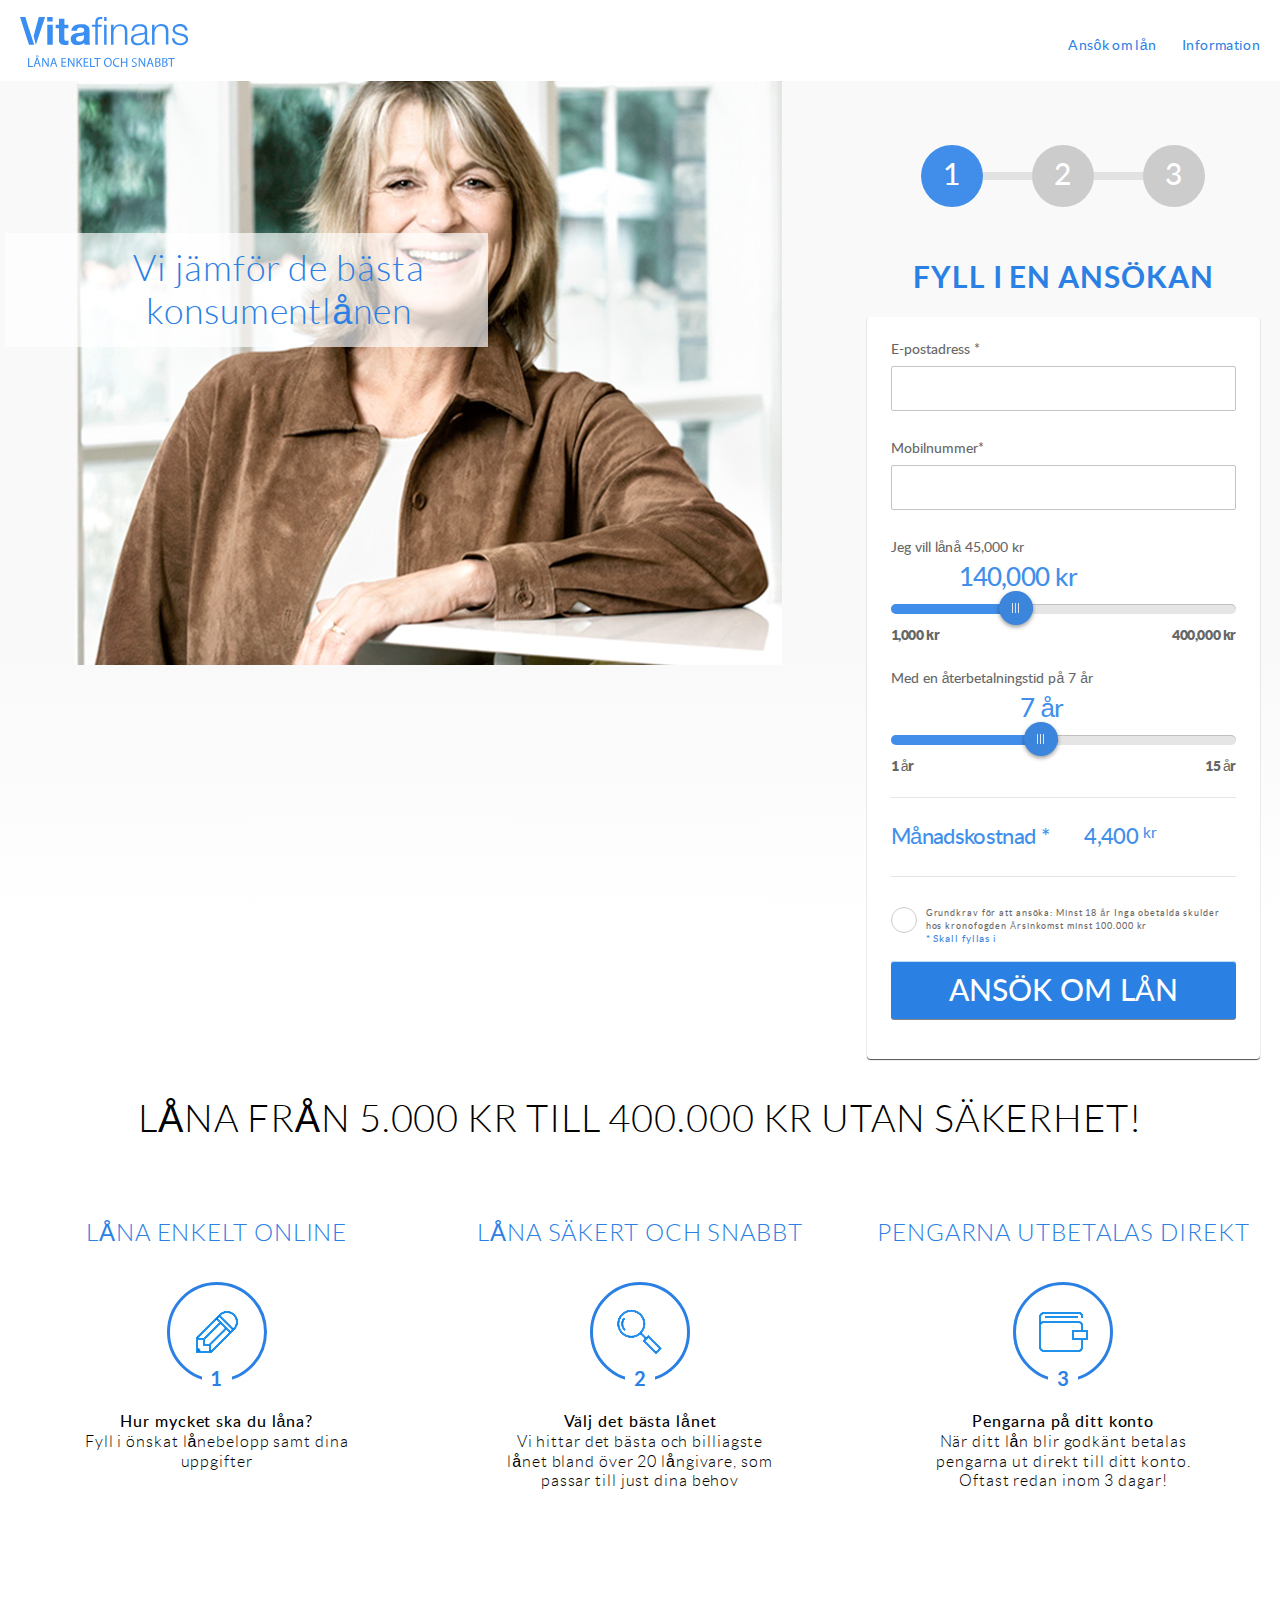
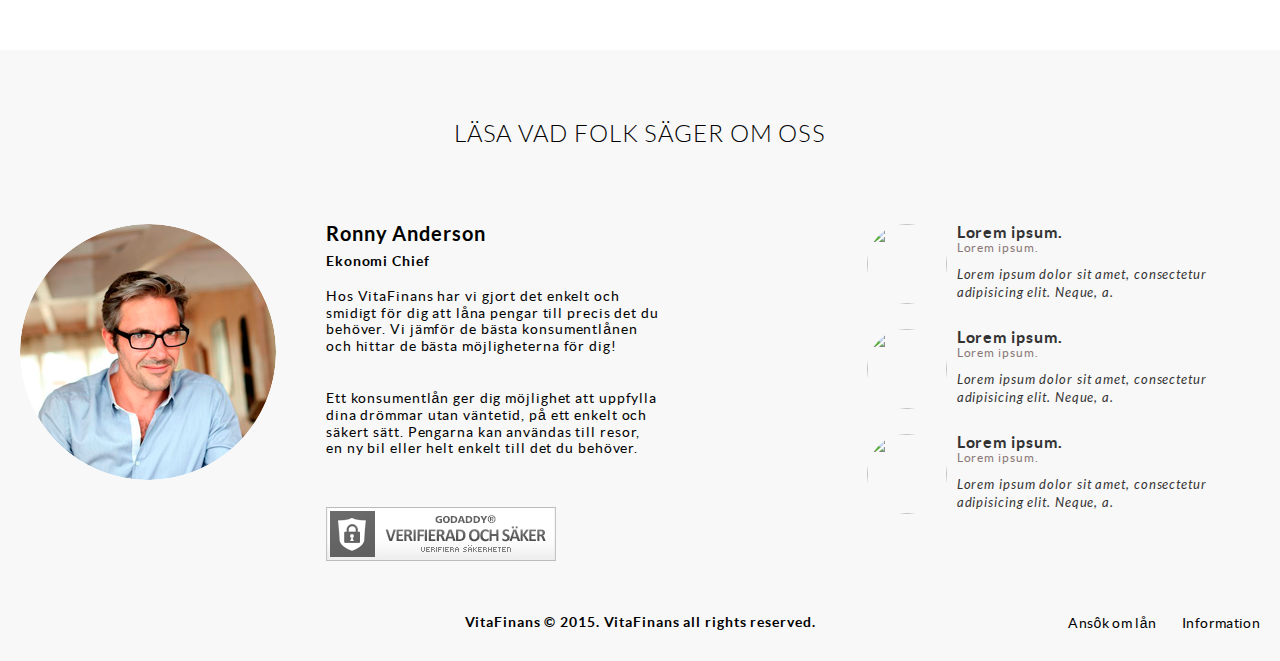
==== commit 32010d79: "upd" ====
--- a/site/index.html
+++ b/site/index.html
@@ -20,7 +20,7 @@
 	<header class="header">
 		<div class="header__inner">
 			<a href="#" class="logo">
-				<img src="img/logo.png" alt="">
+				<img src="img/logo.svg" alt="">
 			</a>
 			<nav class="nav js-nav">
 				<ul>
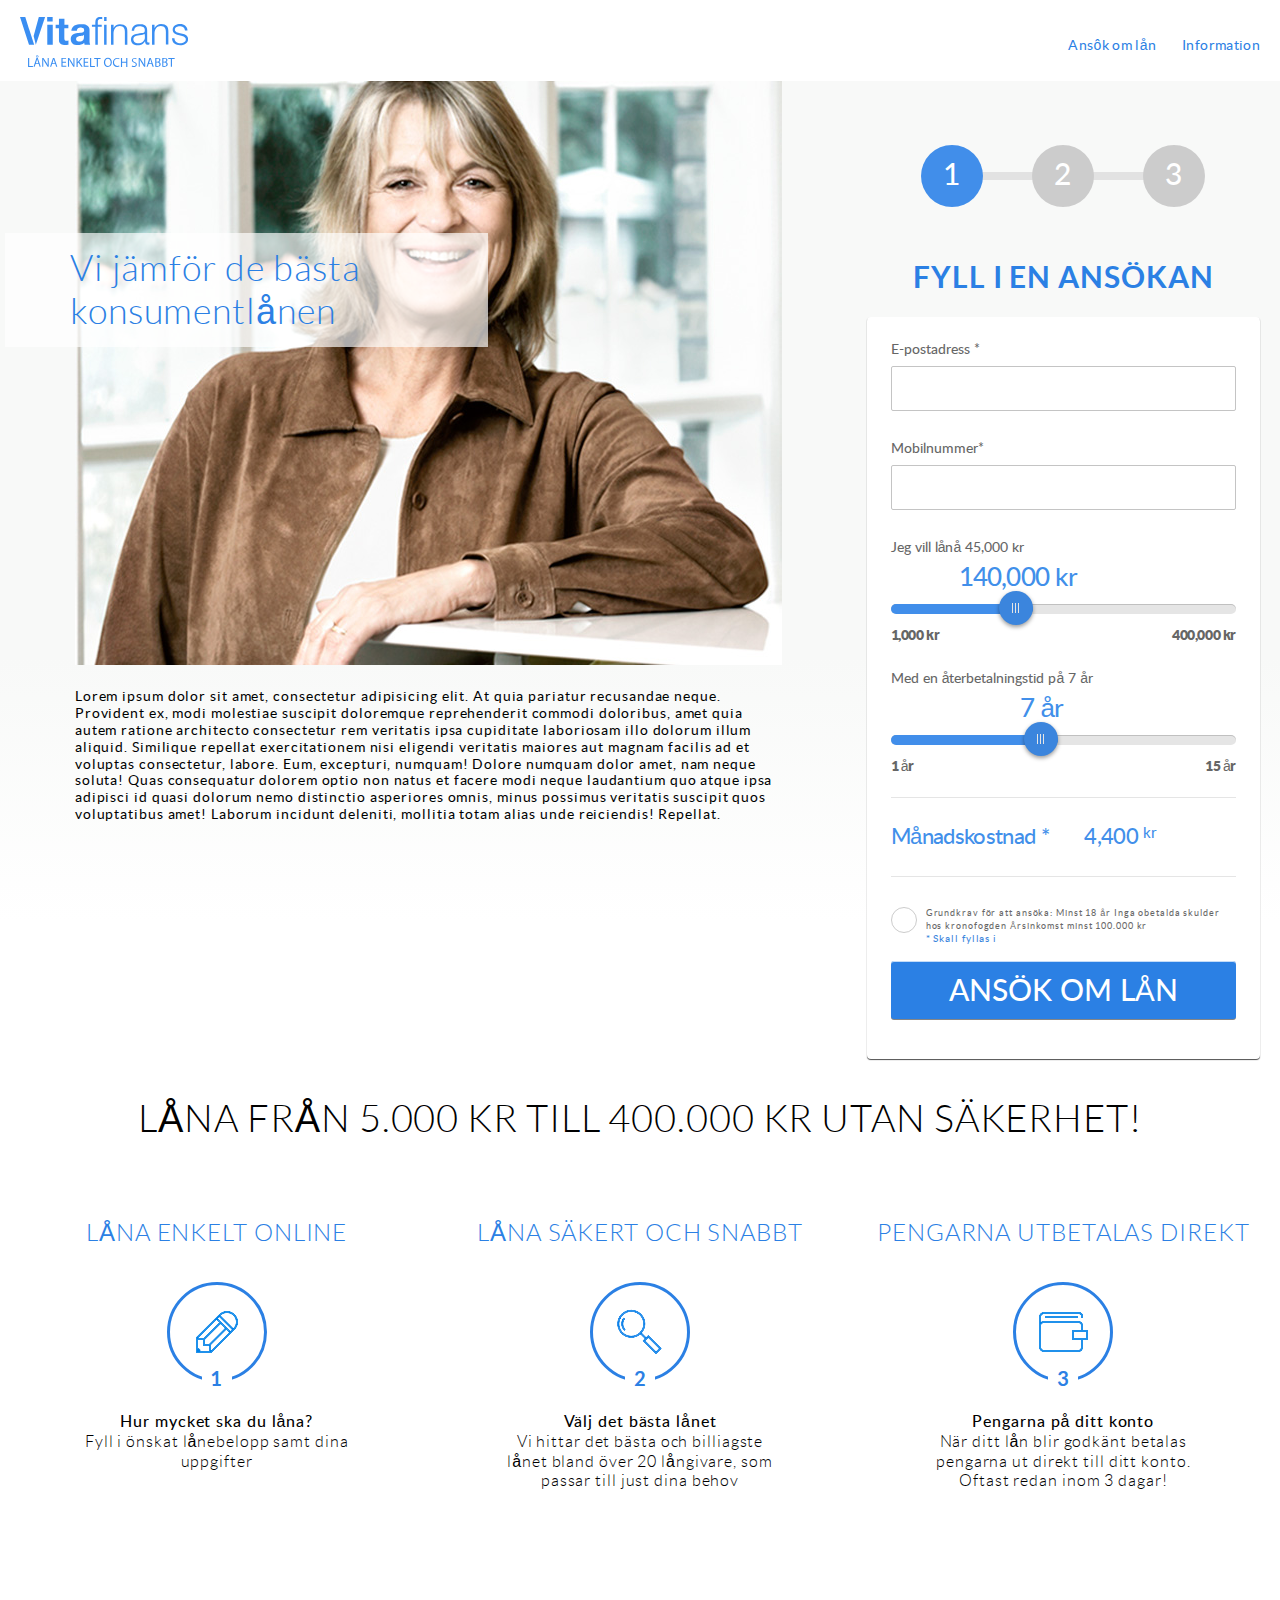
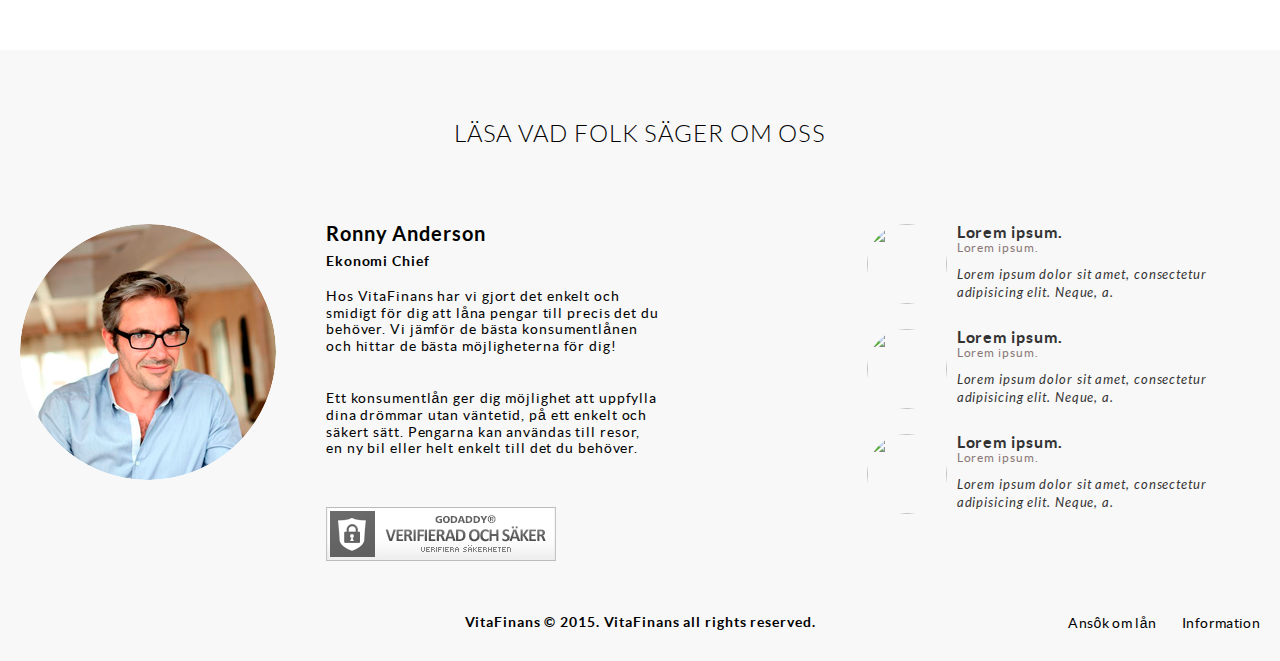
==== commit 6bbabb65: "upd" ====
--- a/site/index.html
+++ b/site/index.html
@@ -38,11 +38,14 @@
 	<div class="main">
 		<div class="inner">
 			<div class="row">
-				<div class="col-lg-8 col-md-7 col-xs-12 main__img mob-none">
+				<div class="col-lg-8 col-sm-7 col-xs-12 main__img mob-none">
 					<div class="sticker">Vi jämför de bästa konsumentlånen</div>
 					<img src="img/main-img.jpg" alt="">
-				</div>
-				<div class="col-lg-4 col-md-5 col-xs-12 col-form">
+					<div class="main__text">
+						<p>Lorem ipsum dolor sit amet, consectetur adipisicing elit. At quia pariatur recusandae neque. Provident ex, modi molestiae suscipit doloremque reprehenderit commodi doloribus, amet quia autem ratione architecto consectetur rem veritatis ipsa cupiditate laboriosam illo dolorum illum aliquid. Similique repellat exercitationem nisi eligendi veritatis maiores aut magnam facilis ad et voluptas consectetur, labore. Eum, excepturi, numquam! Dolore numquam dolor amet, nam neque soluta! Quas consequatur dolorem optio non natus et facere modi neque laudantium quo atque ipsa adipisci id quasi dolorum nemo distinctio asperiores omnis, minus possimus veritatis suscipit quos voluptatibus amet! Laborum incidunt deleniti, mollitia totam alias unde reiciendis! Repellat.</p>
+					</div>
+				</div>
+				<div class="col-lg-4 col-sm-5 col-xs-12 col-form">
 					<div class="col-form__top">
 						<div class="steps__text mob-visible">LÅNA FRÅN 5.000 KR TILL 400.000 KR UTAN SÄKERHET!</div>
 						<div class="steps__title mob-visible">FYLL I EN ANSÖKAN</div>
--- a/site/css/screen.css
+++ b/site/css/screen.css
@@ -137,15 +137,19 @@
 .main { background: #f8f9f8; background: linear-gradient(180deg, #f8f9f8 59%, white 86%); }
 .main__img { text-align: center; }
 .main__img img { max-width: 100%; }
+.main__text { text-align: left; padding: 20px 0; max-width: 707px; margin: 0 auto; }
+.main__text p { font-size: 14px; color: black; line-height: 1.2; margin-bottom: 35px; }
 
 .inner { max-width: 1400px; padding: 0 20px 0; margin: 0 auto; position: relative; *zoom: 1; }
 .inner:after { content: " "; display: table; clear: both; }
-@media only screen and (max-width: 991px) { .inner { max-width: 320px; padding: 35px 0 0; } }
-
-.sticker { position: absolute; top: 152px; left: -135px; width: 483px; font-family: "Lato Light", Arial, sans-serif; color: #2b80e4; font-size: 36px; text-transform: uppercas; padding: 14px 0 14px 65px; background: rgba(255, 255, 255, 0.67); }
+@media only screen and (max-width: 768px) { .inner { max-width: 320px; padding: 35px 0 0; } }
+
+.sticker { position: absolute; top: 152px; left: -135px; width: 483px; font-family: "Lato Light", Arial, sans-serif; color: #2b80e4; font-size: 36px; text-transform: uppercas; padding: 14px 0 14px 65px; background: rgba(255, 255, 255, 0.67); text-align: left; }
 @media only screen and (max-width: 1600px) { .sticker { left: 0; } }
+@media only screen and (max-width: 991px) { .sticker { width: 280px; font-size: 26px; padding: 14px 0 14px 30px; } }
 
 .col-form { margin-top: 53px; }
+@media only screen and (max-width: 768px) { .col-form { margin-top: 0; } }
 .col-form__top { text-align: center; }
 
 .form { float: right; max-width: 425px; width: 100%; background-color: white; border-radius: 4px; box-shadow: 0 1px 1px rgba(0, 0, 0, 0.7); padding: 20px 24px 40px; margin: 0 0 0; position: relative; }
@@ -198,6 +202,7 @@
 .steps__list { font-size: 0; position: relative; display: inline-block; margin-bottom: 40px; }
 .steps__list:before { content: ""; position: absolute; left: 50px; right: 50px; top: 50%; margin: -4px 0 0; height: 8px; opacity: 0.5; background-color: #ccc; }
 .steps__list li { display: inline-block; vertical-align: top; color: white; font-family: "Lato Medium", Arial, sans-serif; font-size: 30px; line-height: 30px; width: 62px; height: 62px; line-height: 62px; text-align: center; border-radius: 50%; background-color: #ccc; margin: 0 24px; position: relative; z-index: 2; }
+@media only screen and (max-width: 991px) { .steps__list li { margin: 0 20px; width: 50px; height: 50px; font-size: 24px; line-height: 50px; } }
 .steps__list li.is-active { background-color: #418eea; }
 .steps__title { display: block; font-family: "Lato Bold", Arial, sans-serif; color: #2b80e4; font-size: 30px; line-height: 60px; margin-bottom: 10px; }
 @media only screen and (max-width: 991px) { .steps__title { font-size: 18px; line-height: 1.2; color: #0f82e8; margin-bottom: 20px; text-align: center; } }
@@ -223,6 +228,7 @@
 
 .info { *zoom: 1; max-width: 639px; }
 .info:after { content: " "; display: table; clear: both; }
+@media only screen and (max-width: 991px) { .info { margin-bottom: 20px; max-width: 100%; } }
 .info__img { float: left; width: 256px; height: 256px; margin-right: 50px; }
 .info__img img { width: 100%; height: 100%; border-radius: 50%; }
 .info__block { overflow: hidden; }
@@ -247,10 +253,10 @@
 .footer .nav li a { color: black; }
 .footer__copy { text-align: center; color: black; font-family: "Lato Bold", Arial, sans-serif; font-size: 14px; line-height: 1; padding: 0 240px; }
 
-@media only screen and (max-width: 991px) { .mob-none { display: none; } }
+@media only screen and (max-width: 768px) { .mob-none { display: none; } }
 
 .mob-visible { display: none; }
-@media only screen and (max-width: 991px) { .mob-visible { display: block; } }
+@media only screen and (max-width: 768px) { .mob-visible { display: block; } }
 
 
 
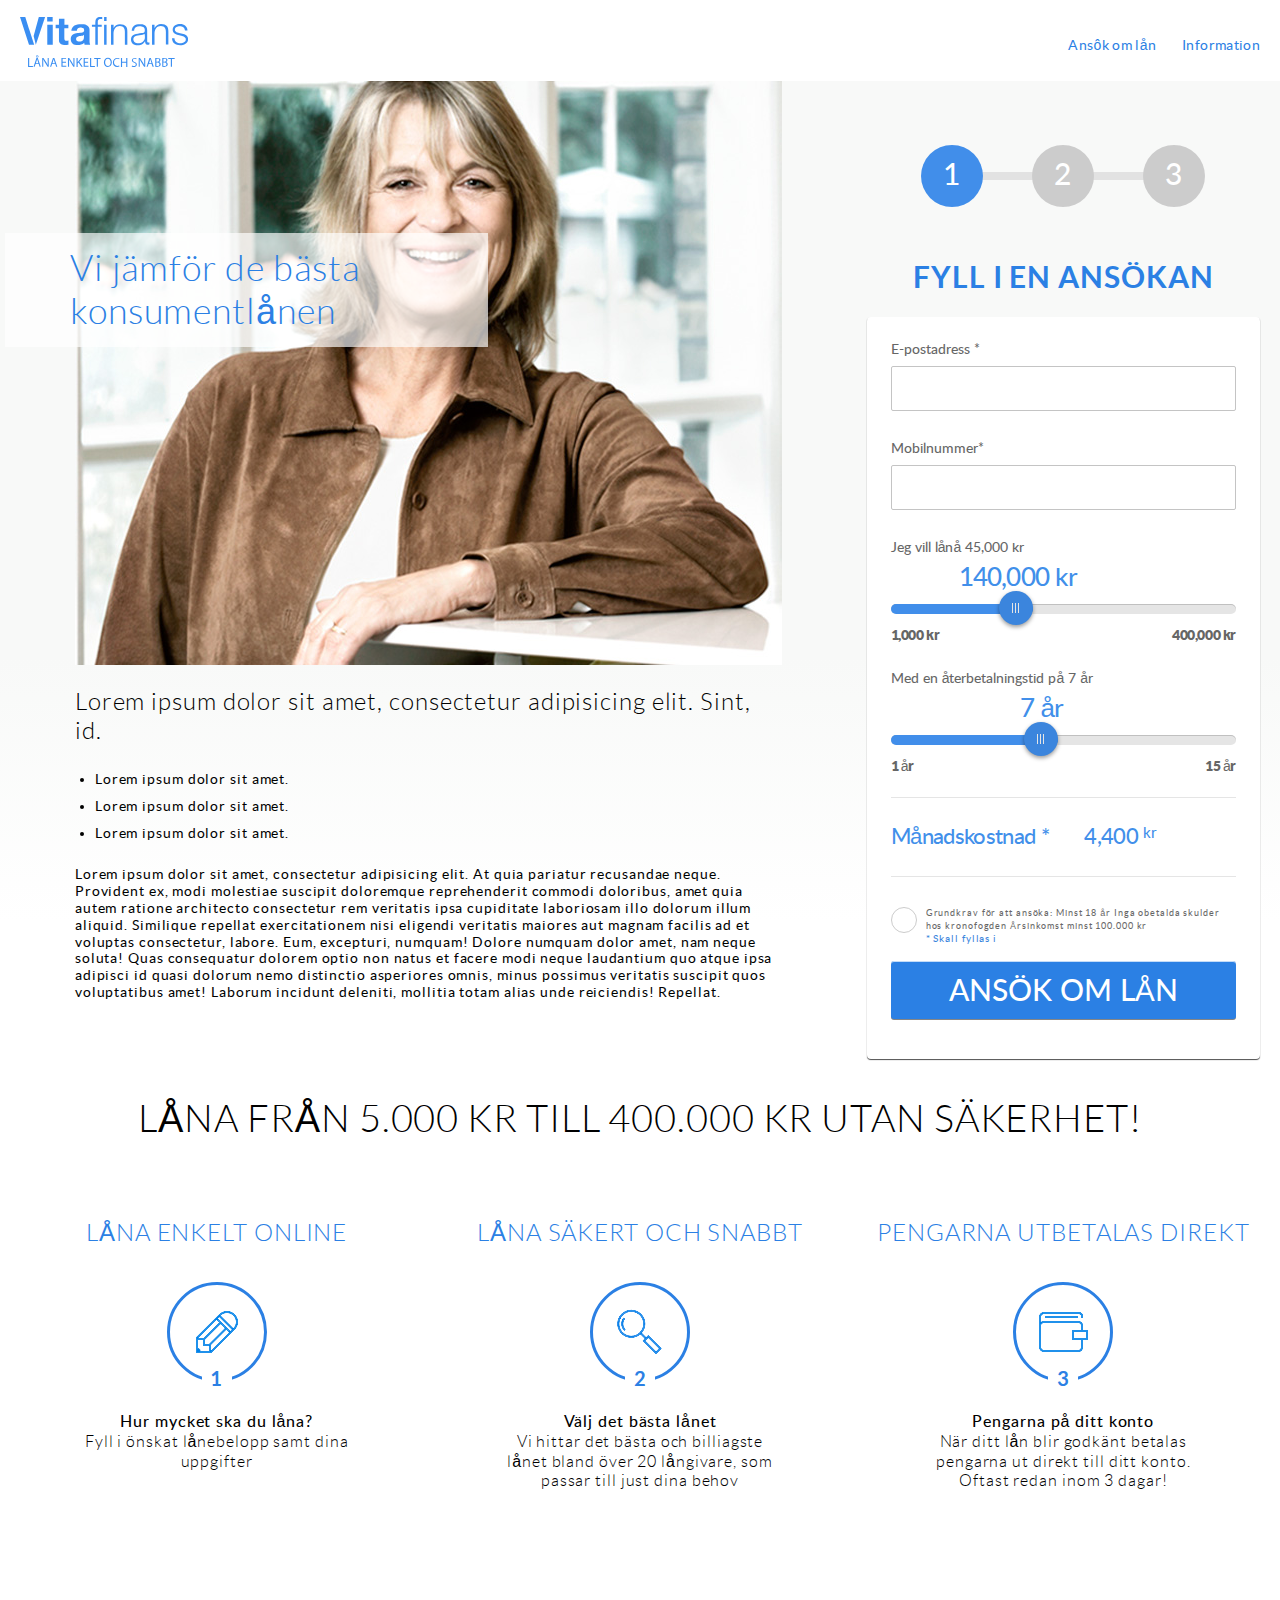
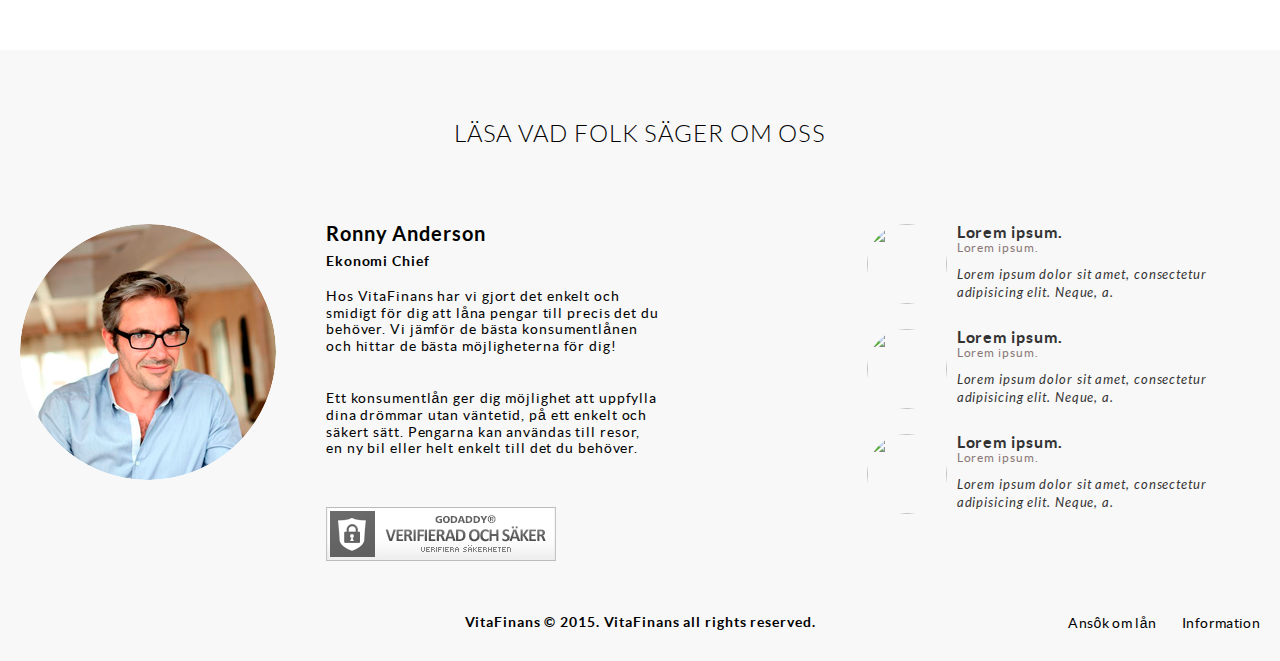
==== commit 979efac4: "upd" ====
--- a/site/index.html
+++ b/site/index.html
@@ -42,6 +42,12 @@
 					<div class="sticker">Vi jämför de bästa konsumentlånen</div>
 					<img src="img/main-img.jpg" alt="">
 					<div class="main__text">
+						<h4>Lorem ipsum dolor sit amet, consectetur adipisicing elit. Sint, id.</h4>
+						<ul>
+							<li>Lorem ipsum dolor sit amet.</li>
+							<li>Lorem ipsum dolor sit amet.</li>
+							<li>Lorem ipsum dolor sit amet.</li>
+						</ul>
 						<p>Lorem ipsum dolor sit amet, consectetur adipisicing elit. At quia pariatur recusandae neque. Provident ex, modi molestiae suscipit doloremque reprehenderit commodi doloribus, amet quia autem ratione architecto consectetur rem veritatis ipsa cupiditate laboriosam illo dolorum illum aliquid. Similique repellat exercitationem nisi eligendi veritatis maiores aut magnam facilis ad et voluptas consectetur, labore. Eum, excepturi, numquam! Dolore numquam dolor amet, nam neque soluta! Quas consequatur dolorem optio non natus et facere modi neque laudantium quo atque ipsa adipisci id quasi dolorum nemo distinctio asperiores omnis, minus possimus veritatis suscipit quos voluptatibus amet! Laborum incidunt deleniti, mollitia totam alias unde reiciendis! Repellat.</p>
 					</div>
 				</div>
--- a/site/css/screen.css
+++ b/site/css/screen.css
@@ -138,18 +138,22 @@
 .main__img { text-align: center; }
 .main__img img { max-width: 100%; }
 .main__text { text-align: left; padding: 20px 0; max-width: 707px; margin: 0 auto; }
-.main__text p { font-size: 14px; color: black; line-height: 1.2; margin-bottom: 35px; }
+.main__text p, .main__text li { font-size: 14px; color: black; line-height: 1.2; }
+.main__text p { margin-bottom: 35px; }
+.main__text li { padding: 5px 0; list-style-type: disc; }
+.main__text ul { margin-bottom: 20px; padding: 0 0 0 20px; }
+.main__text h4 { margin-bottom: 20px; font-family: "Lato Light", Arial, sans-serif; color: black; font-size: 24px; line-height: 1.2; }
 
 .inner { max-width: 1400px; padding: 0 20px 0; margin: 0 auto; position: relative; *zoom: 1; }
 .inner:after { content: " "; display: table; clear: both; }
-@media only screen and (max-width: 768px) { .inner { max-width: 320px; padding: 35px 0 0; } }
+@media only screen and (max-width: 767px) { .inner { max-width: 320px; padding: 35px 0 0; } }
 
 .sticker { position: absolute; top: 152px; left: -135px; width: 483px; font-family: "Lato Light", Arial, sans-serif; color: #2b80e4; font-size: 36px; text-transform: uppercas; padding: 14px 0 14px 65px; background: rgba(255, 255, 255, 0.67); text-align: left; }
 @media only screen and (max-width: 1600px) { .sticker { left: 0; } }
 @media only screen and (max-width: 991px) { .sticker { width: 280px; font-size: 26px; padding: 14px 0 14px 30px; } }
 
 .col-form { margin-top: 53px; }
-@media only screen and (max-width: 768px) { .col-form { margin-top: 0; } }
+@media only screen and (max-width: 767px) { .col-form { margin-top: 0; } }
 .col-form__top { text-align: center; }
 
 .form { float: right; max-width: 425px; width: 100%; background-color: white; border-radius: 4px; box-shadow: 0 1px 1px rgba(0, 0, 0, 0.7); padding: 20px 24px 40px; margin: 0 0 0; position: relative; }
@@ -252,11 +256,12 @@
 .footer .nav { float: right; padding: 0; }
 .footer .nav li a { color: black; }
 .footer__copy { text-align: center; color: black; font-family: "Lato Bold", Arial, sans-serif; font-size: 14px; line-height: 1; padding: 0 240px; }
-
-@media only screen and (max-width: 768px) { .mob-none { display: none; } }
+@media only screen and (max-width: 991px) { .footer__copy { padding: 0; overflow: hidden; text-align: left; } }
+
+@media only screen and (max-width: 767px) { .mob-none { display: none; } }
 
 .mob-visible { display: none; }
-@media only screen and (max-width: 768px) { .mob-visible { display: block; } }
+@media only screen and (max-width: 767px) { .mob-visible { display: block; } }
 
 
 
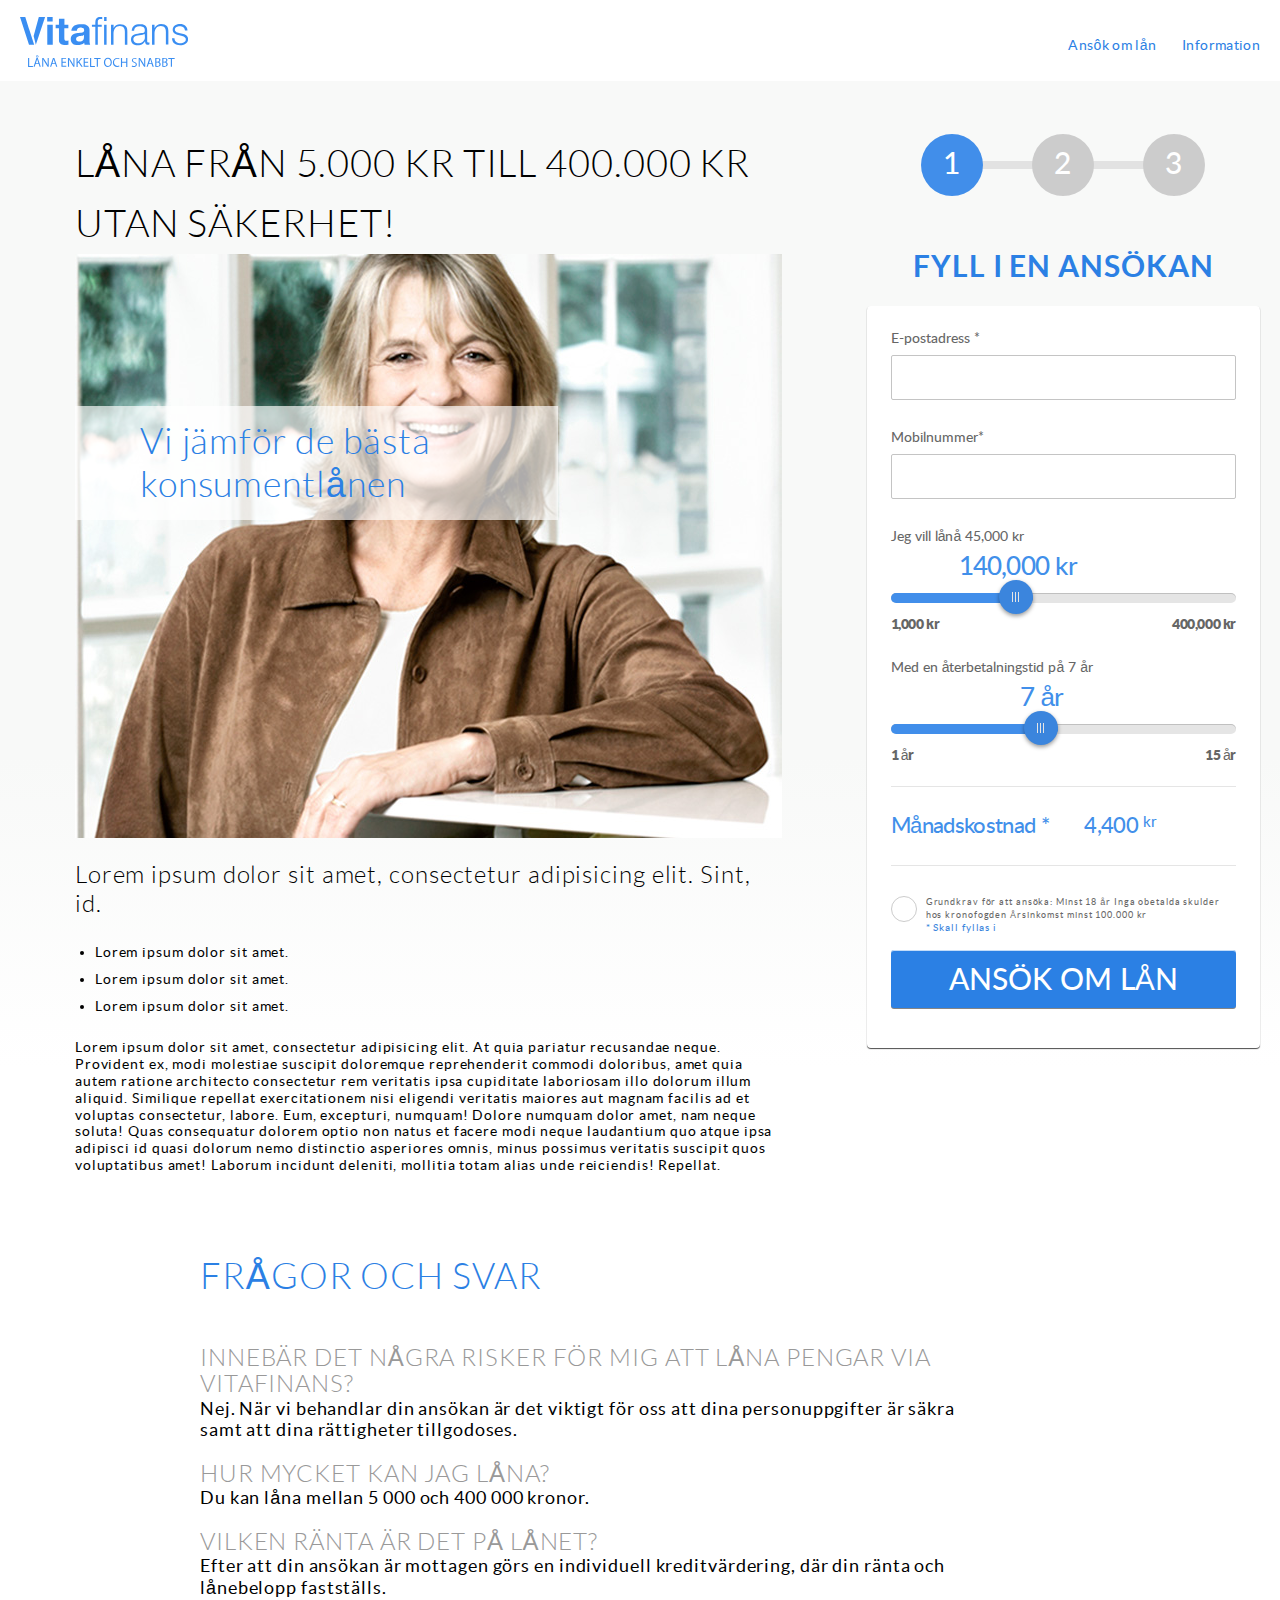
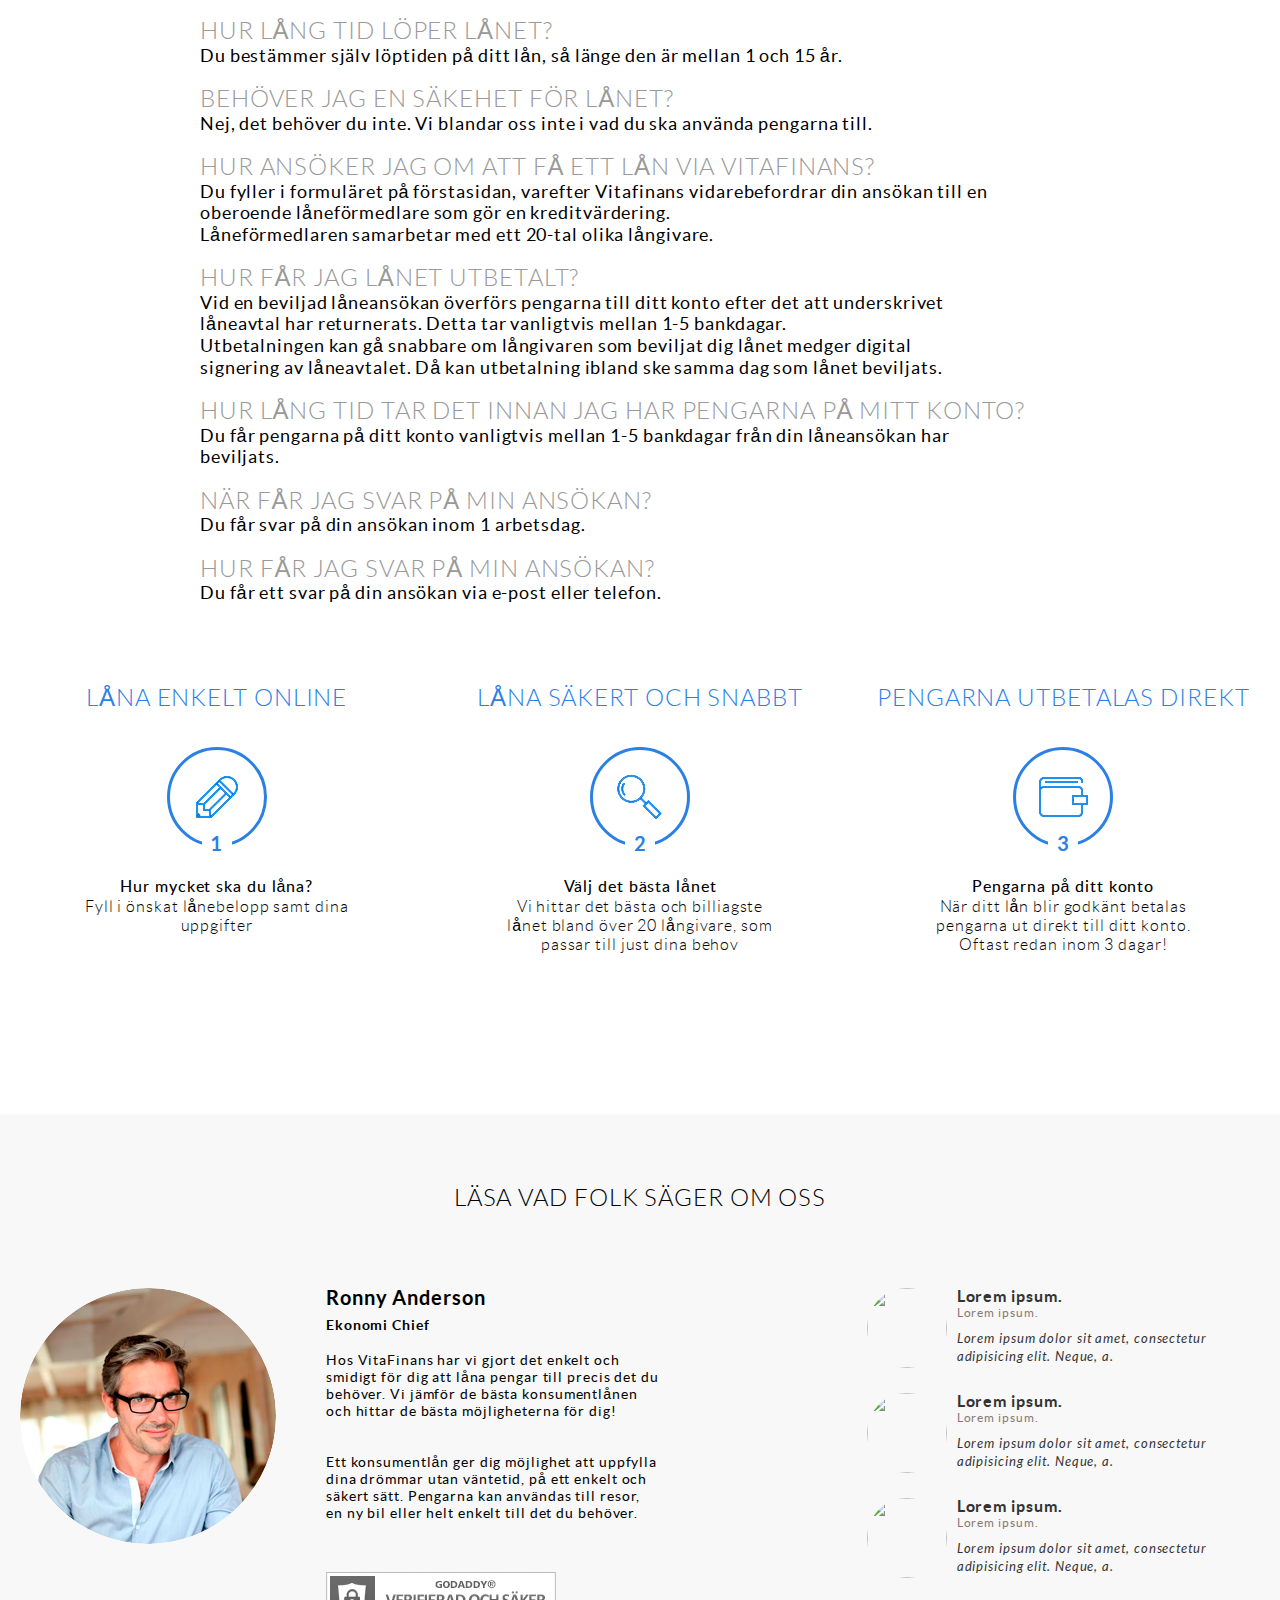
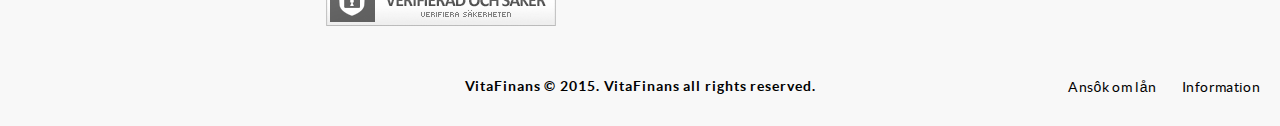
==== commit b5a5a339: "upd" ====
--- a/site/index.html
+++ b/site/index.html
@@ -39,8 +39,11 @@
 		<div class="inner">
 			<div class="row">
 				<div class="col-lg-8 col-sm-7 col-xs-12 main__img mob-none">
-					<div class="sticker">Vi jämför de bästa konsumentlånen</div>
-					<img src="img/main-img.jpg" alt="">
+					<div class="steps__text">LÅNA FRÅN 5.000 KR TILL 400.000 KR UTAN SÄKERHET!</div>
+					<div class="image">					
+						<div class="sticker">Vi jämför de bästa konsumentlånen</div>
+						<img src="img/main-img.jpg" alt="">
+					</div>
 					<div class="main__text">
 						<h4>Lorem ipsum dolor sit amet, consectetur adipisicing elit. Sint, id.</h4>
 						<ul>
@@ -53,14 +56,12 @@
 				</div>
 				<div class="col-lg-4 col-sm-5 col-xs-12 col-form">
 					<div class="col-form__top">
-						<div class="steps__text mob-visible">LÅNA FRÅN 5.000 KR TILL 400.000 KR UTAN SÄKERHET!</div>
-						<div class="steps__title mob-visible">FYLL I EN ANSÖKAN</div>
 						<ul class="steps__list mob-none">
 							<li class="is-active">1</li>
 							<li>2</li>
 							<li>3</li>
 						</ul>
-						<div class="steps__title mob-none">FYLL I EN ANSÖKAN</div>
+						<div class="steps__title">FYLL I EN ANSÖKAN</div>
 					</div>				
 					<div class="form">
 						<form>
@@ -111,8 +112,57 @@
 			</div>	
 		</div>
 	</div>
+	<div class="information mob-none">
+		<h3>FRÅGOR OCH SVAR</h3>
+		<div class="information__text">
+			<h4>INNEBÄR DET NÅGRA RISKER FÖR MIG ATT LÅNA PENGAR VIA VITAFINANS?</h4>
+			<p>Nej. När vi behandlar din ansökan är det viktigt för oss att dina personuppgifter 
+			är säkra samt att dina rättigheter tillgodoses.</p>
+		</div>
+		<div class="information__text">
+			<h4>HUR MYCKET KAN JAG LÅNA?</h4>
+			<p>Du kan låna mellan 5 000 och 400 000 kronor.</p>
+		</div>
+		<div class="information__text">
+			<h4>VILKEN RÄNTA ÄR DET PÅ LÅNET?</h4>
+			<p>Efter att din ansökan är mottagen görs en individuell kreditvärdering, 
+			där din ränta och lånebelopp fastställs.</p>
+		</div>
+		<div class="information__text">
+			<h4>HUR LÅNG TID LÖPER LÅNET?</h4>
+			<p>Du bestämmer själv löptiden på ditt lån, så länge den är mellan 1 och 15 år.</p>
+		</div>
+		<div class="information__text">
+			<h4>BEHÖVER JAG EN SÄKEHET FÖR LÅNET?</h4>
+			<p>Nej, det behöver du inte. Vi blandar oss inte i vad du ska använda pengarna till.</p>
+		</div>
+		<div class="information__text">
+			<h4>HUR ANSÖKER JAG OM ATT FÅ ETT LÅN VIA VITAFINANS?</h4>
+			<p>Du fyller i formuläret på förstasidan, varefter Vitafinans vidarebefordrar din 
+			ansökan till en oberoende låneförmedlare som gör en kreditvärdering.</p>
+			<p>Låneförmedlaren samarbetar med ett 20-tal olika långivare.</p>
+		</div>
+		<div class="information__text">
+			<h4>HUR FÅR JAG LÅNET UTBETALT?</h4>
+			<p>Vid en beviljad låneansökan överförs pengarna till ditt konto efter det att 
+			underskrivet låneavtal har returnerats. Detta tar vanligtvis mellan 1-5 bankdagar.</p> 
+			<p>Utbetalningen kan gå snabbare om långivaren som beviljat dig lånet medger digital signering av låneavtalet. Då kan utbetalning ibland ske samma dag som lånet beviljats.</p>
+		</div>
+		<div class="information__text">
+			<h4>HUR LÅNG TID TAR DET INNAN JAG HAR PENGARNA PÅ MITT KONTO?</h4>
+			<p>Du får pengarna på ditt konto vanligtvis mellan 1-5 bankdagar från din 
+			låneansökan har beviljats.</p>
+		</div>
+		<div class="information__text">
+			<h4>NÄR FÅR JAG SVAR PÅ MIN ANSÖKAN?</h4>
+			<p>Du får svar på din ansökan inom 1 arbetsdag.</p>
+		</div>
+		<div class="information__text">
+			<h4>HUR FÅR JAG SVAR PÅ MIN ANSÖKAN?</h4>
+			<p>Du får ett svar på din ansökan via e-post eller telefon.</p>
+		</div>
+	</div>
 	<div class="steps">
-		<div class="steps__text mob-none">LÅNA FRÅN 5.000 KR TILL 400.000 KR UTAN SÄKERHET!</div>
 		<div class="steps__container">
 			<div class="row">
 				<div class="col-lg-4 col-xs-12 col-md-4 box">
--- a/site/css/screen.css
+++ b/site/css/screen.css
@@ -134,9 +134,11 @@
 @media only screen and (max-width: 640px) { .btn-nav { display: block; } }
 .btn-nav:before { content: ""; position: absolute; top: 50%; left: 0; right: 0; margin-top: -1px; border-top: 2px solid #2b80e4; }
 
-.main { background: #f8f9f8; background: linear-gradient(180deg, #f8f9f8 59%, white 86%); }
+.main { background: #f8f9f8; background: linear-gradient(180deg, #f8f9f8 59%, white 86%); padding: 53px 0 0; }
+@media only screen and (max-width: 767px) { .main { padding: 0; } }
 .main__img { text-align: center; }
 .main__img img { max-width: 100%; }
+.main__img .steps__text { text-align: left; }
 .main__text { text-align: left; padding: 20px 0; max-width: 707px; margin: 0 auto; }
 .main__text p, .main__text li { font-size: 14px; color: black; line-height: 1.2; }
 .main__text p { margin-bottom: 35px; }
@@ -144,6 +146,14 @@
 .main__text ul { margin-bottom: 20px; padding: 0 0 0 20px; }
 .main__text h4 { margin-bottom: 20px; font-family: "Lato Light", Arial, sans-serif; color: black; font-size: 24px; line-height: 1.2; }
 
+.information { max-width: 920px; margin: 0 auto; padding: 30px 20px; }
+.information h3 { color: #2b80e4; font-family: "Lato Light", Arial, sans-serif; font-size: 36px; text-transform: uppercase; line-height: 1; margin-bottom: 50px; }
+.information__text { padding-bottom: 20px; }
+.information__text h4 { color: #999; font-size: 24px; text-transform: uppercase; font-family: "Lato Light", Arial, sans-serif; }
+.information__text p { font-family: "Lato Regular", Arial, sans-serif; color: black; font-size: 18px; max-width: 790px; }
+
+.image { max-width: 707px; margin: 0 auto; position: relative; }
+
 .inner { max-width: 1400px; padding: 0 20px 0; margin: 0 auto; position: relative; *zoom: 1; }
 .inner:after { content: " "; display: table; clear: both; }
 @media only screen and (max-width: 767px) { .inner { max-width: 320px; padding: 35px 0 0; } }
@@ -152,8 +162,6 @@
 @media only screen and (max-width: 1600px) { .sticker { left: 0; } }
 @media only screen and (max-width: 991px) { .sticker { width: 280px; font-size: 26px; padding: 14px 0 14px 30px; } }
 
-.col-form { margin-top: 53px; }
-@media only screen and (max-width: 767px) { .col-form { margin-top: 0; } }
 .col-form__top { text-align: center; }
 
 .form { float: right; max-width: 425px; width: 100%; background-color: white; border-radius: 4px; box-shadow: 0 1px 1px rgba(0, 0, 0, 0.7); padding: 20px 24px 40px; margin: 0 0 0; position: relative; }
@@ -203,15 +211,15 @@
 
 .steps { max-width: 1400px; padding: 30px 20px 140px; margin: 0 auto; text-align: center; }
 @media only screen and (max-width: 991px) { .steps { padding: 0 20px 30px; } }
-.steps__list { font-size: 0; position: relative; display: inline-block; margin-bottom: 40px; }
+.steps__list { font-size: 0; position: relative; display: inline-block; margin-bottom: 40px; vertical-align: top; }
 .steps__list:before { content: ""; position: absolute; left: 50px; right: 50px; top: 50%; margin: -4px 0 0; height: 8px; opacity: 0.5; background-color: #ccc; }
 .steps__list li { display: inline-block; vertical-align: top; color: white; font-family: "Lato Medium", Arial, sans-serif; font-size: 30px; line-height: 30px; width: 62px; height: 62px; line-height: 62px; text-align: center; border-radius: 50%; background-color: #ccc; margin: 0 24px; position: relative; z-index: 2; }
 @media only screen and (max-width: 991px) { .steps__list li { margin: 0 20px; width: 50px; height: 50px; font-size: 24px; line-height: 50px; } }
 .steps__list li.is-active { background-color: #418eea; }
 .steps__title { display: block; font-family: "Lato Bold", Arial, sans-serif; color: #2b80e4; font-size: 30px; line-height: 60px; margin-bottom: 10px; }
 @media only screen and (max-width: 991px) { .steps__title { font-size: 18px; line-height: 1.2; color: #0f82e8; margin-bottom: 20px; text-align: center; } }
-.steps__text { display: block; font-family: "Lato Light", Arial, sans-serif; color: black; font-size: 38px; line-height: 60px; margin-bottom: 70px; }
-@media only screen and (max-width: 991px) { .steps__text { font-size: 18px; color: #666; line-height: 1.2; margin-bottom: 20px; padding: 0 25px; } }
+.steps__text { display: block; font-family: "Lato Light", Arial, sans-serif; color: black; font-size: 38px; line-height: 60px; margin-bottom: 70px; max-width: 707px; margin: 0 auto; }
+@media only screen and (max-width: 991px) { .steps__text { font-size: 18px; color: #666; line-height: 1.2; margin-bottom: 20px; } }
 
 .box { margin-bottom: 20px; }
 .box__title { display: block; font-family: "Lato Light", Arial, sans-serif; color: #2b80e4; font-size: 24px; text-transform: uppercase; margin-bottom: 7px; min-height: 56px; }
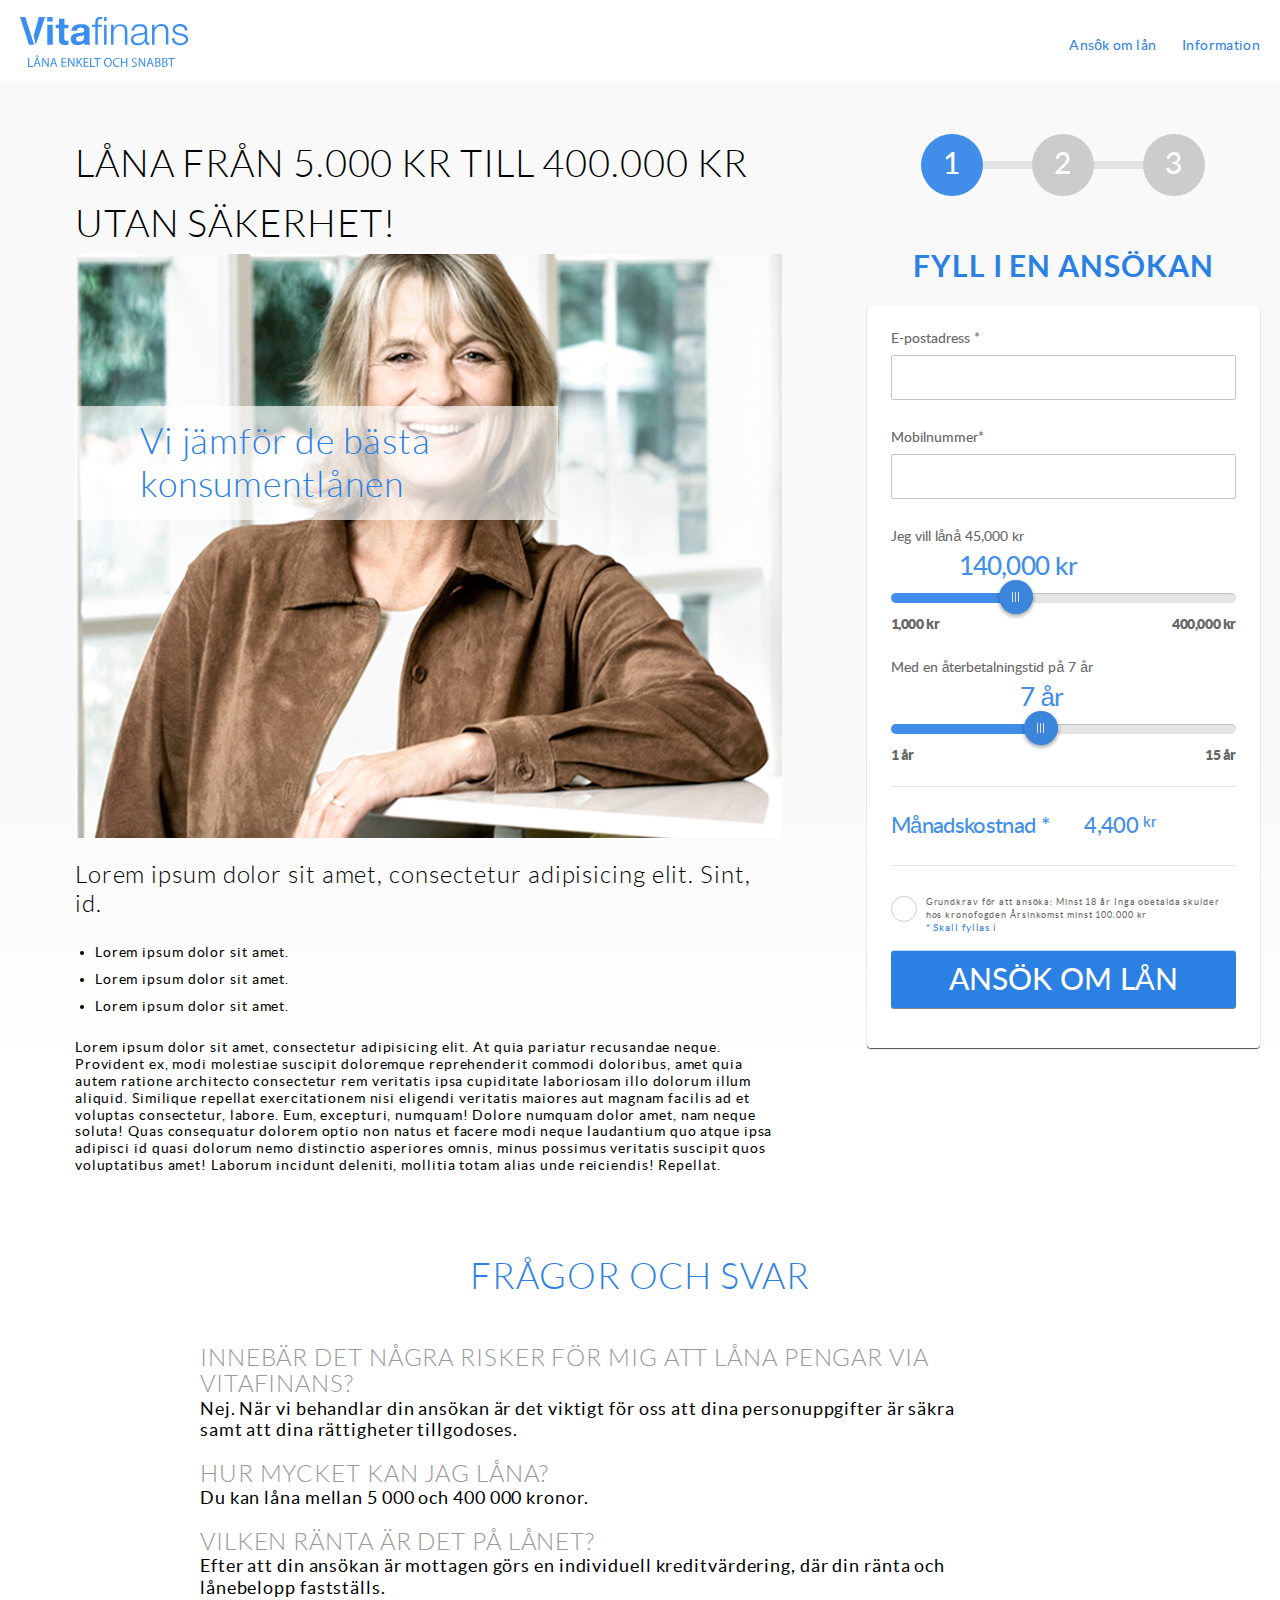
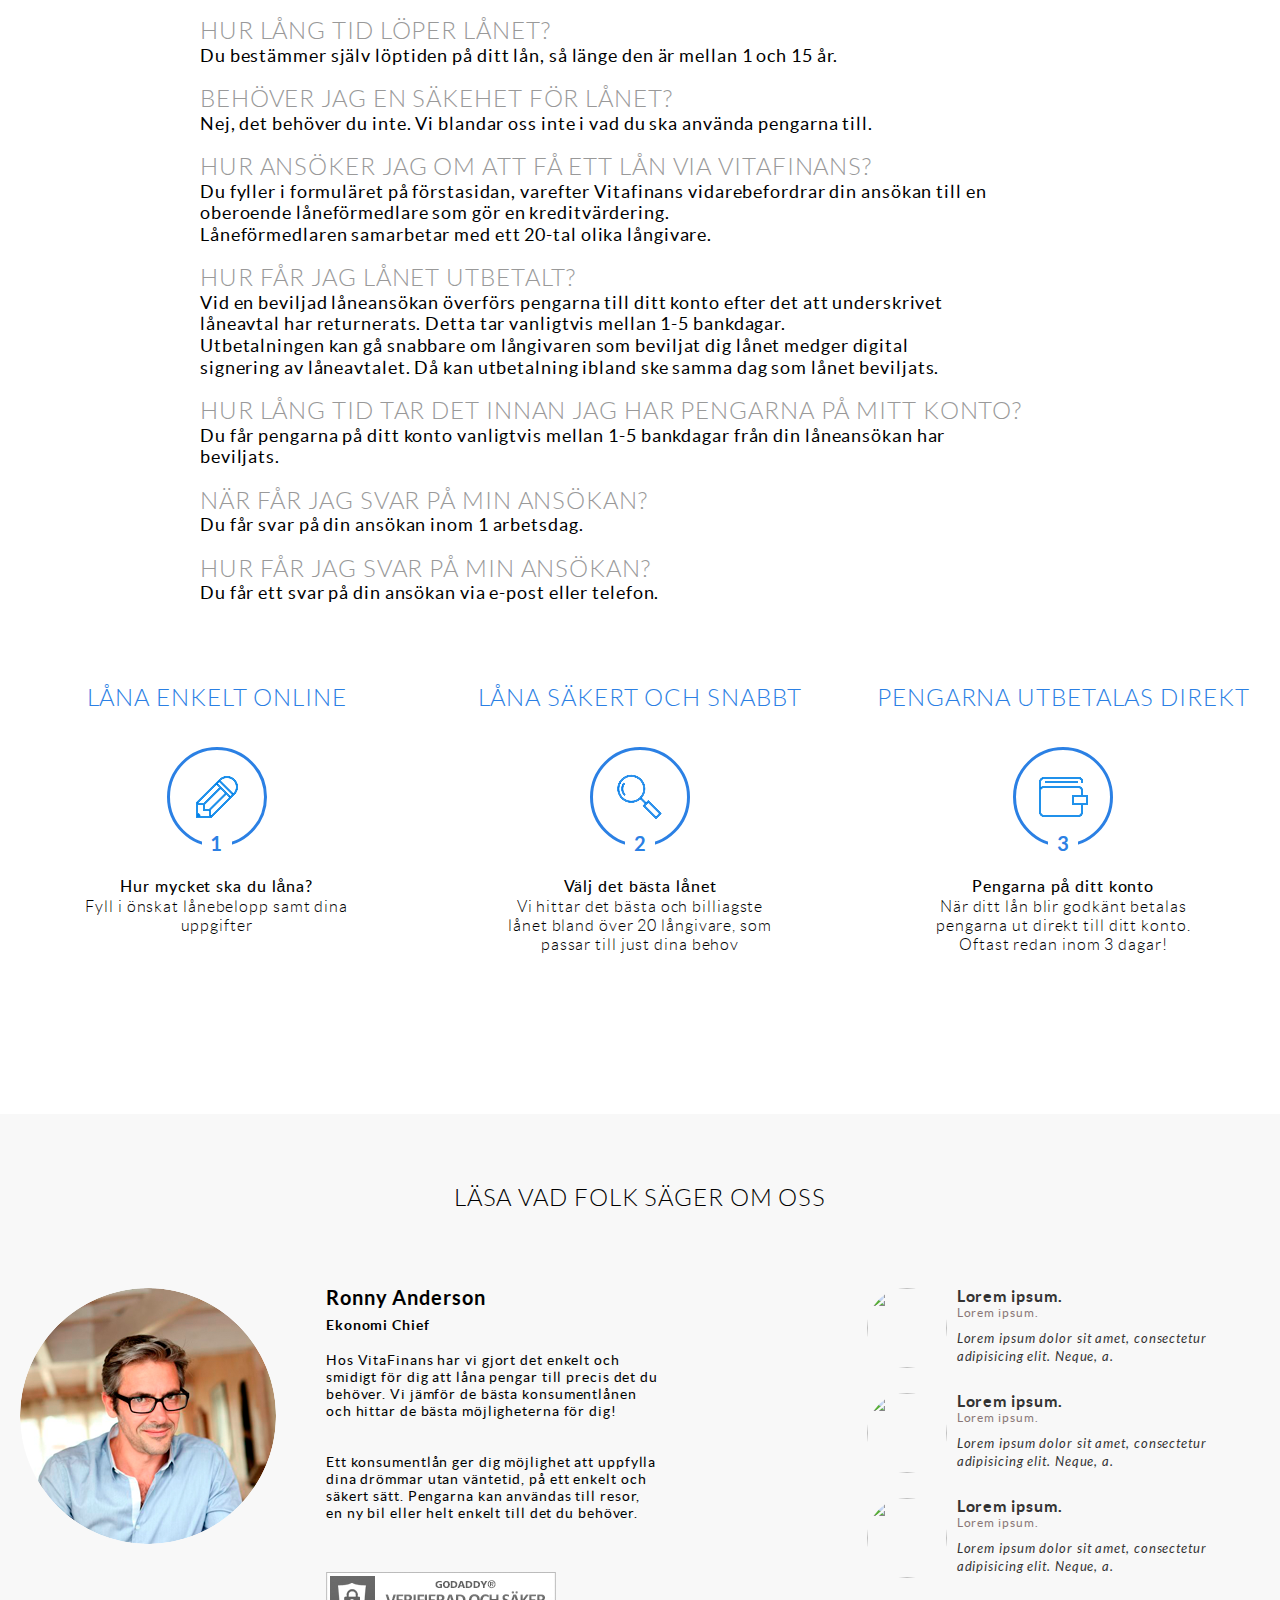
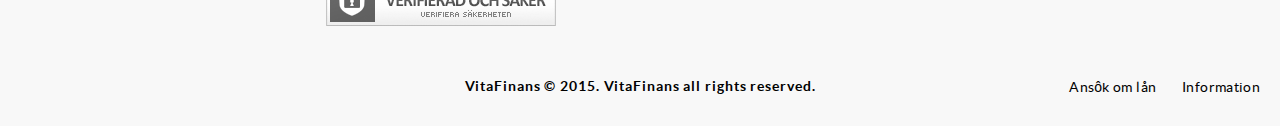
==== commit eed67ce8: "upd" ====
--- a/site/index.html
+++ b/site/index.html
@@ -112,7 +112,7 @@
 			</div>	
 		</div>
 	</div>
-	<div class="information mob-none">
+	<div class="information">
 		<h3>FRÅGOR OCH SVAR</h3>
 		<div class="information__text">
 			<h4>INNEBÄR DET NÅGRA RISKER FÖR MIG ATT LÅNA PENGAR VIA VITAFINANS?</h4>
--- a/site/css/screen.css
+++ b/site/css/screen.css
@@ -147,10 +147,13 @@
 .main__text h4 { margin-bottom: 20px; font-family: "Lato Light", Arial, sans-serif; color: black; font-size: 24px; line-height: 1.2; }
 
 .information { max-width: 920px; margin: 0 auto; padding: 30px 20px; }
-.information h3 { color: #2b80e4; font-family: "Lato Light", Arial, sans-serif; font-size: 36px; text-transform: uppercase; line-height: 1; margin-bottom: 50px; }
+.information h3 { color: #2b80e4; font-family: "Lato Light", Arial, sans-serif; font-size: 36px; text-transform: uppercase; line-height: 1; margin-bottom: 50px; text-align: center; }
+@media only screen and (max-width: 767px) { .information h3 { font-size: 24px; margin-bottom: 25px; } }
 .information__text { padding-bottom: 20px; }
 .information__text h4 { color: #999; font-size: 24px; text-transform: uppercase; font-family: "Lato Light", Arial, sans-serif; }
+@media only screen and (max-width: 767px) { .information__text h4 { font-size: 16px; } }
 .information__text p { font-family: "Lato Regular", Arial, sans-serif; color: black; font-size: 18px; max-width: 790px; }
+@media only screen and (max-width: 767px) { .information__text p { font-size: 14px; } }
 
 .image { max-width: 707px; margin: 0 auto; position: relative; }
 
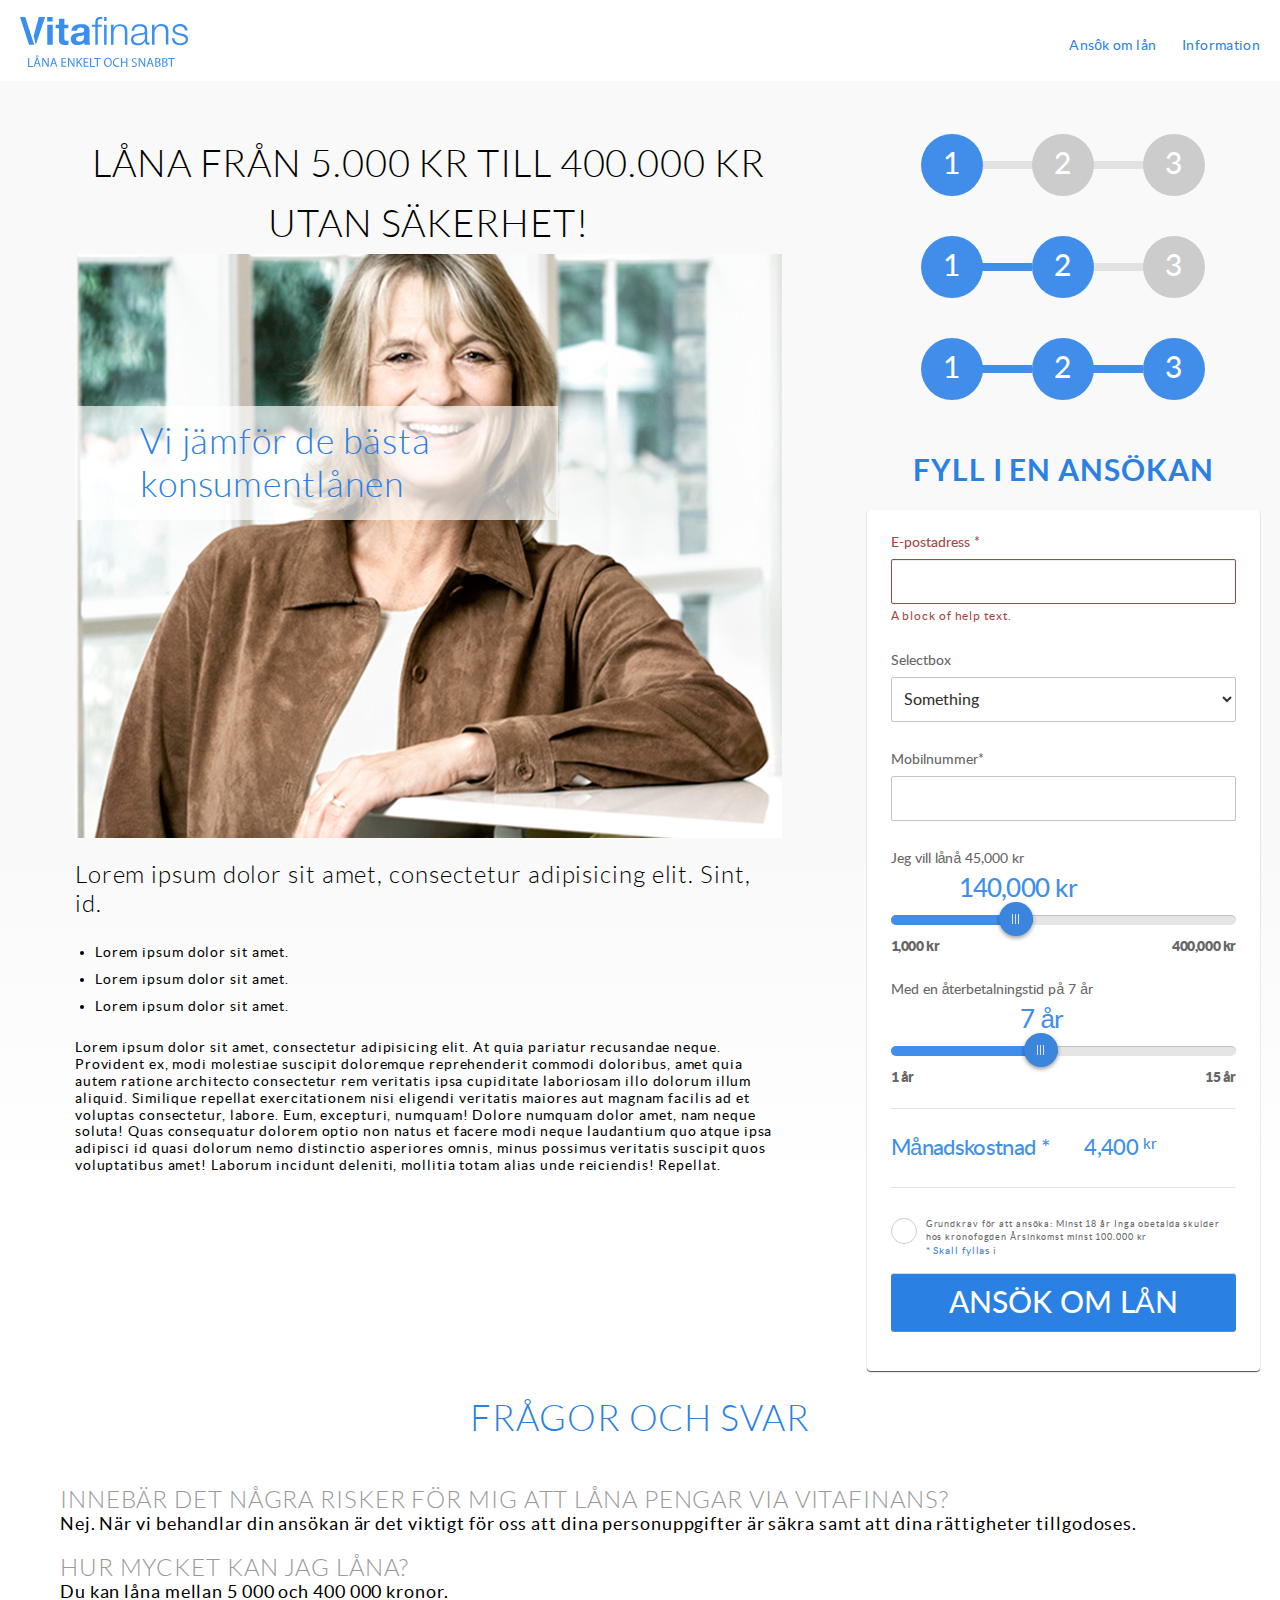
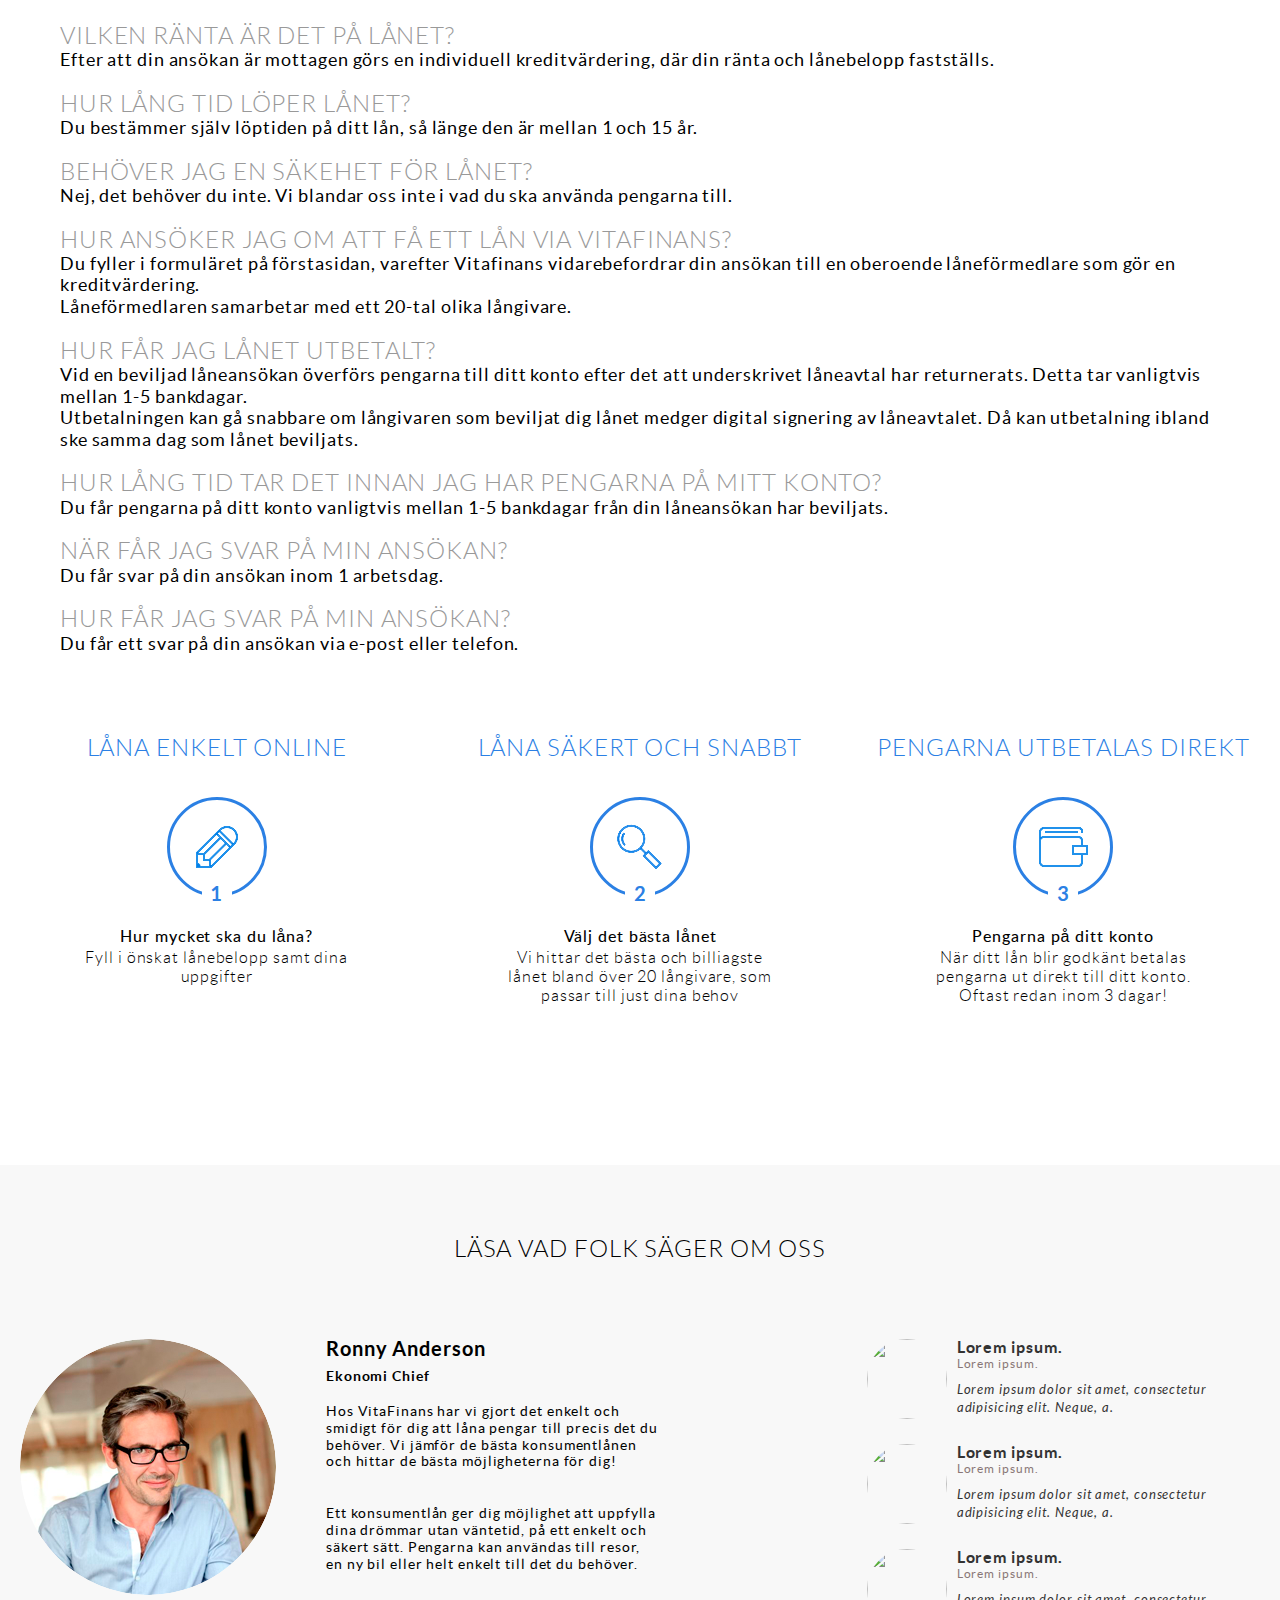
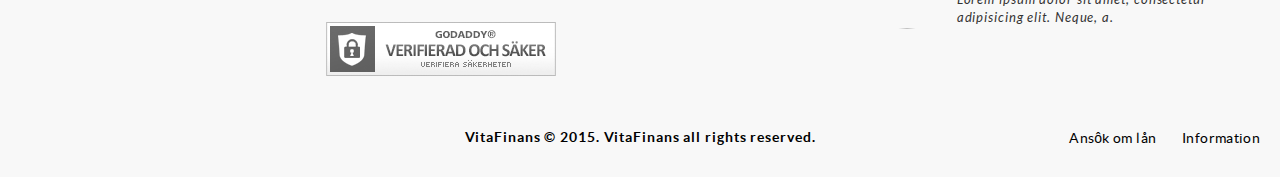
==== commit 01ae27c1: "the rest" ====
--- a/site/index.html
+++ b/site/index.html
@@ -61,13 +61,28 @@
 							<li>2</li>
 							<li>3</li>
 						</ul>
+						<ul class="steps__list mob-none">
+							<li class="is-active">1</li>
+							<li class="is-active">2</li>
+							<li>3</li>
+						</ul>
+						<ul class="steps__list mob-none">
+							<li class="is-active">1</li>
+							<li class="is-active">2</li>
+							<li class="is-active">3</li>
+						</ul>
 						<div class="steps__title">FYLL I EN ANSÖKAN</div>
 					</div>				
 					<div class="form">
 						<form>
+							<div class="form-group has-error">
+								<label for="email" class="control-label">E-postadress *</label>
+								<input type="email" class="form-control" id="email">
+								<span class="help-block">A block of help text.</span>
+							</div>
 							<div class="form-group">
-								<label for="email">E-postadress *</label>
-								<input type="email" class="form-control" id="email">
+								<label for="email" class="control-label">Selectbox</label>
+								<select name="" id="" class="form-control"><option value="">Something</option></select>
 							</div>
 							<div class="form-group">
 								<label for="number">Mobilnummer*</label>
--- a/site/css/screen.css
+++ b/site/css/screen.css
@@ -138,7 +138,7 @@
 @media only screen and (max-width: 767px) { .main { padding: 0; } }
 .main__img { text-align: center; }
 .main__img img { max-width: 100%; }
-.main__img .steps__text { text-align: left; }
+.main__img .steps__text { text-align: center; }
 .main__text { text-align: left; padding: 20px 0; max-width: 707px; margin: 0 auto; }
 .main__text p, .main__text li { font-size: 14px; color: black; line-height: 1.2; }
 .main__text p { margin-bottom: 35px; }
@@ -146,13 +146,13 @@
 .main__text ul { margin-bottom: 20px; padding: 0 0 0 20px; }
 .main__text h4 { margin-bottom: 20px; font-family: "Lato Light", Arial, sans-serif; color: black; font-size: 24px; line-height: 1.2; }
 
-.information { max-width: 920px; margin: 0 auto; padding: 30px 20px; }
+.information { max-width: 1200px; margin: 0 auto; padding: 30px 20px; }
 .information h3 { color: #2b80e4; font-family: "Lato Light", Arial, sans-serif; font-size: 36px; text-transform: uppercase; line-height: 1; margin-bottom: 50px; text-align: center; }
 @media only screen and (max-width: 767px) { .information h3 { font-size: 24px; margin-bottom: 25px; } }
 .information__text { padding-bottom: 20px; }
 .information__text h4 { color: #999; font-size: 24px; text-transform: uppercase; font-family: "Lato Light", Arial, sans-serif; }
 @media only screen and (max-width: 767px) { .information__text h4 { font-size: 16px; } }
-.information__text p { font-family: "Lato Regular", Arial, sans-serif; color: black; font-size: 18px; max-width: 790px; }
+.information__text p { font-family: "Lato Regular", Arial, sans-serif; color: black; font-size: 18px; }
 @media only screen and (max-width: 767px) { .information__text p { font-size: 14px; } }
 
 .image { max-width: 707px; margin: 0 auto; position: relative; }
@@ -219,6 +219,7 @@
 .steps__list li { display: inline-block; vertical-align: top; color: white; font-family: "Lato Medium", Arial, sans-serif; font-size: 30px; line-height: 30px; width: 62px; height: 62px; line-height: 62px; text-align: center; border-radius: 50%; background-color: #ccc; margin: 0 24px; position: relative; z-index: 2; }
 @media only screen and (max-width: 991px) { .steps__list li { margin: 0 20px; width: 50px; height: 50px; font-size: 24px; line-height: 50px; } }
 .steps__list li.is-active { background-color: #418eea; }
+.steps__list li.is-active + .is-active:before { height: 8px; position: absolute; top: 50%; margin-top: -4px; background: #418eea; width: 50px; left: -50px; content: " "; }
 .steps__title { display: block; font-family: "Lato Bold", Arial, sans-serif; color: #2b80e4; font-size: 30px; line-height: 60px; margin-bottom: 10px; }
 @media only screen and (max-width: 991px) { .steps__title { font-size: 18px; line-height: 1.2; color: #0f82e8; margin-bottom: 20px; text-align: center; } }
 .steps__text { display: block; font-family: "Lato Light", Arial, sans-serif; color: black; font-size: 38px; line-height: 60px; margin-bottom: 70px; max-width: 707px; margin: 0 auto; }
